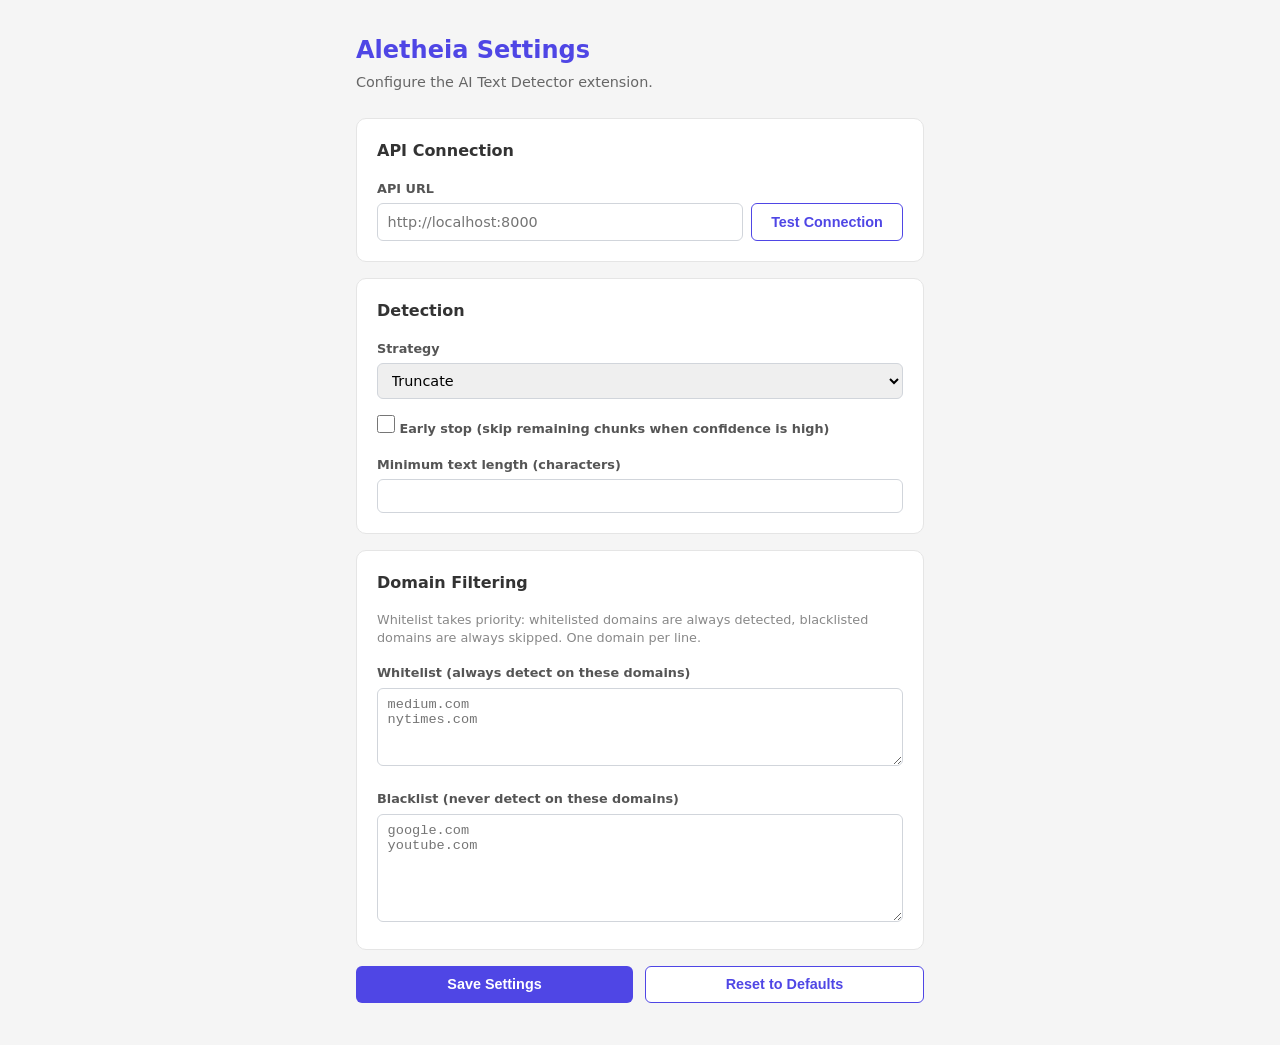
==== extension/options/options.html @ a6bc1c63 "Browser extension" ====
<!DOCTYPE html>
<html>
<head>
<meta charset="utf-8">
<title>Aletheia Settings</title>
<link rel="stylesheet" href="options.css">
</head>
<body>
  <div class="container">
    <h1>Aletheia Settings</h1>
    <p class="sub">Configure the AI Text Detector extension.</p>

    <div class="card">
      <h2>API Connection</h2>
      <div class="field">
        <label for="apiUrl">API URL</label>
        <div class="input-row">
          <input type="text" id="apiUrl" placeholder="http://localhost:8000">
          <button id="testBtn" class="btn-secondary">Test Connection</button>
        </div>
        <div id="testStatus" class="test-status"></div>
      </div>
    </div>

    <div class="card">
      <h2>Detection</h2>
      <div class="field">
        <label for="strategy">Strategy</label>
        <select id="strategy">
          <option value="truncate">Truncate</option>
          <option value="sliding_avg">Sliding Average</option>
          <option value="sliding_weighted_avg">Weighted Average</option>
          <option value="sliding_vote">Sliding Vote</option>
        </select>
      </div>
      <div class="field">
        <label class="check-label">
          <input type="checkbox" id="earlyStop">
          <span>Early stop (skip remaining chunks when confidence is high)</span>
        </label>
      </div>
      <div class="field">
        <label for="minTextLength">Minimum text length (characters)</label>
        <input type="number" id="minTextLength" min="50" max="5000" step="50">
      </div>
    </div>

    <div class="card">
      <h2>Domain Filtering</h2>
      <p class="field-hint">Whitelist takes priority: whitelisted domains are always detected, blacklisted domains are always skipped. One domain per line.</p>
      <div class="field">
        <label for="whitelist">Whitelist (always detect on these domains)</label>
        <textarea id="whitelist" rows="4" placeholder="medium.com&#10;nytimes.com"></textarea>
      </div>
      <div class="field">
        <label for="blacklist">Blacklist (never detect on these domains)</label>
        <textarea id="blacklist" rows="6" placeholder="google.com&#10;youtube.com"></textarea>
      </div>
    </div>

    <div class="actions">
      <button id="saveBtn">Save Settings</button>
      <button id="resetBtn" class="btn-secondary">Reset to Defaults</button>
    </div>

    <div id="saveStatus" class="save-status"></div>
  </div>

  <script src="../shared/constants.js"></script>
  <script src="../shared/storage.js"></script>
  <script src="options.js"></script>
</body>
</html>
---- extension/options/options.css ----
* {
  box-sizing: border-box;
  margin: 0;
  padding: 0;
}

body {
  font-family: system-ui, -apple-system, sans-serif;
  background: #f5f5f5;
  color: #1a1a1a;
  line-height: 1.5;
}

.container {
  max-width: 600px;
  margin: 0 auto;
  padding: 2rem 1rem;
}

h1 {
  font-size: 1.5rem;
  color: #4f46e5;
  margin-bottom: 0.25rem;
}

.sub {
  color: #666;
  font-size: 0.9rem;
  margin-bottom: 1.5rem;
}

.card {
  background: #fff;
  border: 1px solid #e5e5e5;
  border-radius: 10px;
  padding: 1.25rem;
  margin-bottom: 1rem;
}

.card h2 {
  font-size: 1rem;
  margin-bottom: 1rem;
  color: #333;
}

.field {
  margin-bottom: 1rem;
}

.field:last-child {
  margin-bottom: 0;
}

.field > label {
  display: block;
  font-size: 0.8rem;
  font-weight: 600;
  color: #555;
  margin-bottom: 0.35rem;
}

.field-hint {
  font-size: 0.8rem;
  color: #888;
  margin-bottom: 1rem;
  line-height: 1.4;
}

input[type="text"],
input[type="number"],
select,
textarea {
  width: 100%;
  padding: 0.5rem 0.6rem;
  border: 1px solid #d1d5db;
  border-radius: 6px;
  font-size: 0.9rem;
  font-family: inherit;
}

input:focus,
select:focus,
textarea:focus {
  outline: none;
  border-color: #4f46e5;
  box-shadow: 0 0 0 2px rgba(79, 70, 229, 0.15);
}

textarea {
  resize: vertical;
  font-family: monospace;
  font-size: 0.85rem;
}

.input-row {
  display: flex;
  gap: 0.5rem;
}

.input-row input {
  flex: 1;
}

button {
  padding: 0.6rem 1.2rem;
  background: #4f46e5;
  color: #fff;
  border: none;
  border-radius: 6px;
  font-size: 0.9rem;
  font-weight: 600;
  cursor: pointer;
  transition: background 0.15s;
}

button:hover {
  background: #4338ca;
}

.btn-secondary {
  background: #fff;
  color: #4f46e5;
  border: 1px solid #4f46e5;
}

.btn-secondary:hover {
  background: #eef2ff;
}

.check-label {
  display: flex;
  align-items: center;
  gap: 0.5rem;
  cursor: pointer;
  font-size: 0.85rem;
  color: #555;
}

.check-label input[type="checkbox"] {
  width: 18px;
  height: 18px;
  accent-color: #4f46e5;
  cursor: pointer;
}


.test-status {
  margin-top: 0.5rem;
  font-size: 0.8rem;
  display: none;
}

.test-status.show {
  display: block;
}

.test-status.ok {
  color: #166534;
}

.test-status.fail {
  color: #991b1b;
}

.actions {
  display: flex;
  gap: 0.75rem;
  margin-top: 0.5rem;
}

.actions button {
  flex: 1;
}

.save-status {
  margin-top: 0.75rem;
  text-align: center;
  font-size: 0.85rem;
  color: #166534;
  display: none;
}

.save-status.show {
  display: block;
}
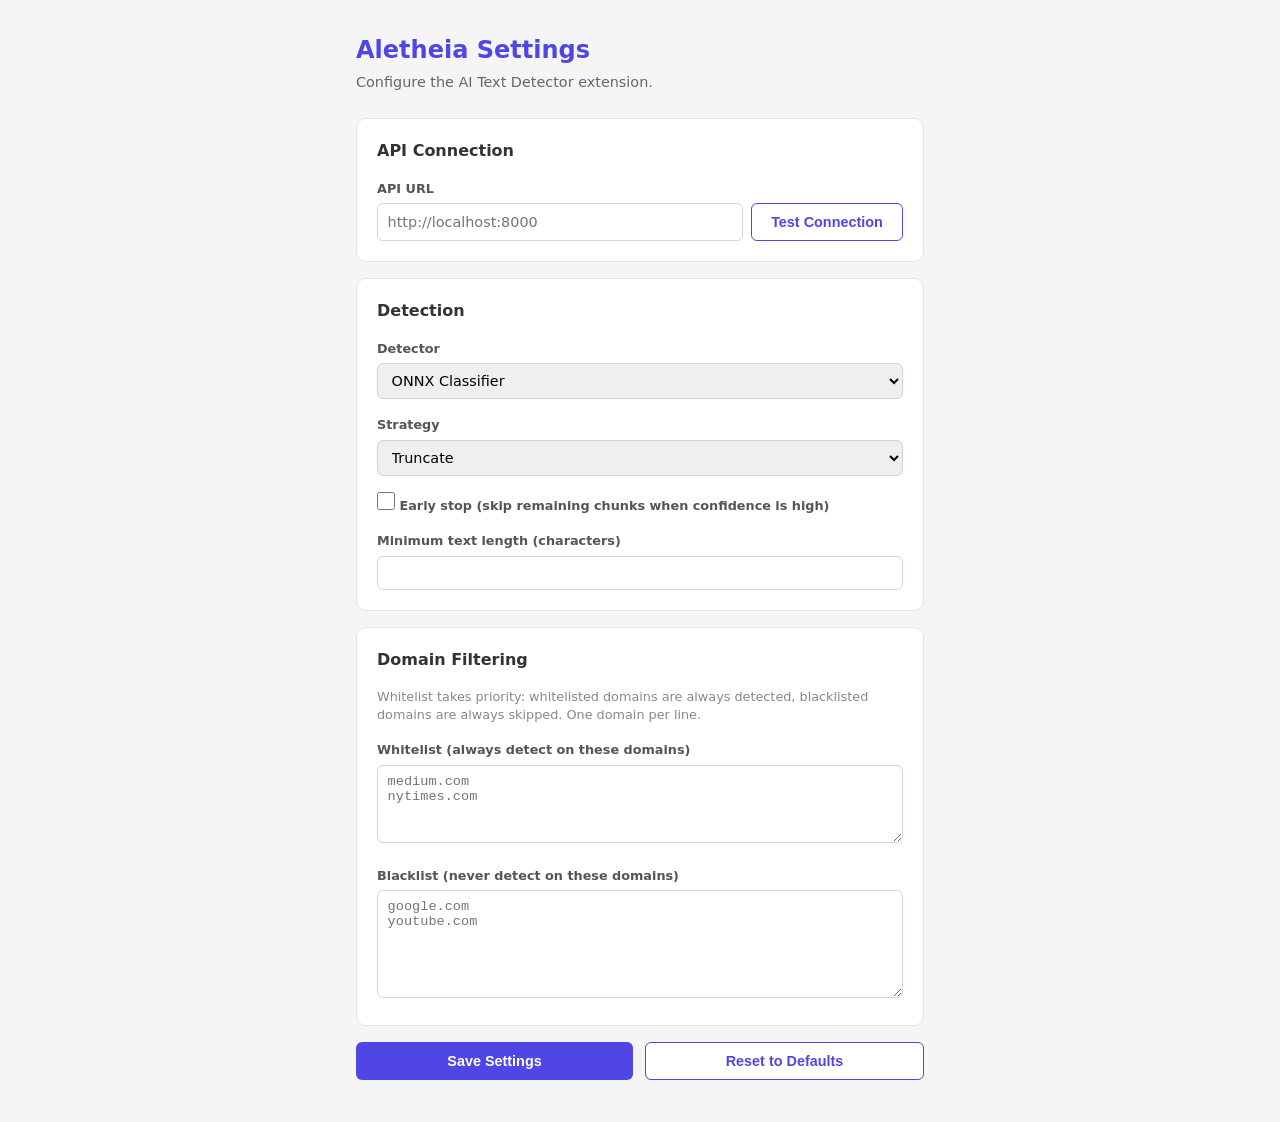
==== commit 6095afed: "Implement DivEye" ====
--- a/extension/options/options.html
+++ b/extension/options/options.html
@@ -24,6 +24,13 @@
 
     <div class="card">
       <h2>Detection</h2>
+      <div class="field">
+        <label for="detector">Detector</label>
+        <select id="detector">
+          <option value="onnx_classifier">ONNX Classifier</option>
+          <option value="diveye">DivEye</option>
+        </select>
+      </div>
       <div class="field">
         <label for="strategy">Strategy</label>
         <select id="strategy">
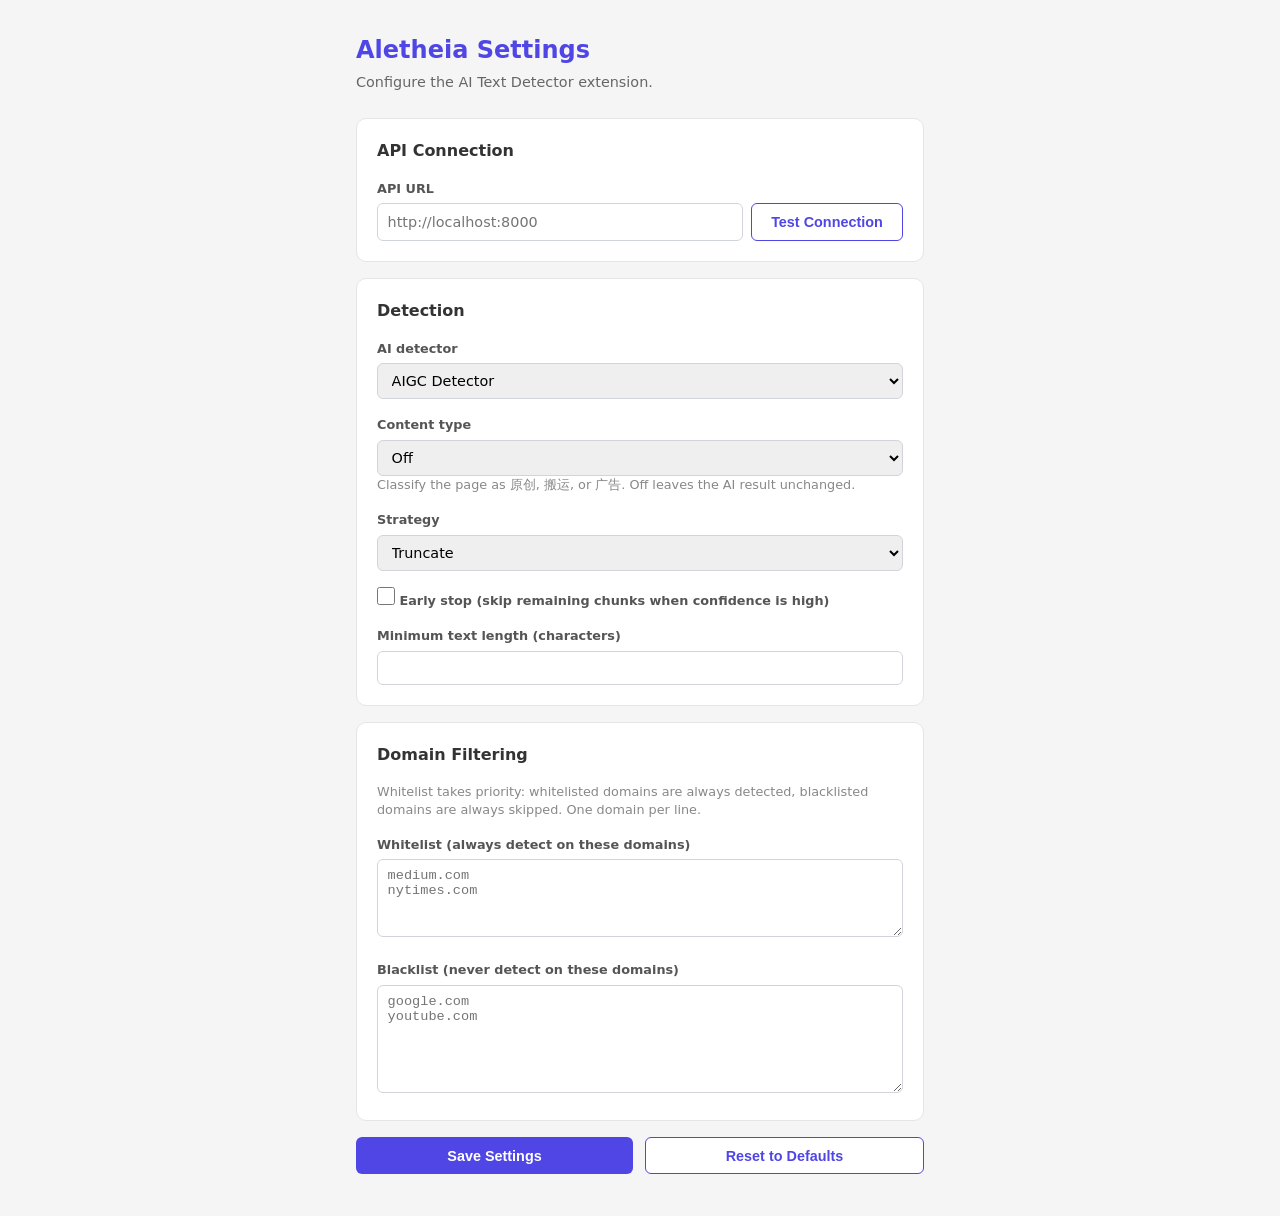
==== commit 9e6ff5c9: "Add Jev so detection can also classify a page as original, repost, or ad." ====
--- a/extension/options/options.html
+++ b/extension/options/options.html
@@ -25,11 +25,20 @@
     <div class="card">
       <h2>Detection</h2>
       <div class="field">
-        <label for="detector">Detector</label>
+        <label for="detector">AI detector</label>
         <select id="detector">
-          <option value="onnx_classifier">ONNX Classifier</option>
+          <option value="onnx_classifier">AIGC Detector</option>
           <option value="diveye">DivEye</option>
+          <option value="jev">Jev</option>
         </select>
+      </div>
+      <div class="field">
+        <label for="contentEngine">Content type</label>
+        <select id="contentEngine">
+          <option value="off">Off</option>
+          <option value="jev">Jev</option>
+        </select>
+        <p class="field-hint">Classify the page as 原创, 搬运, or 广告. Off leaves the AI result unchanged.</p>
       </div>
       <div class="field">
         <label for="strategy">Strategy</label>
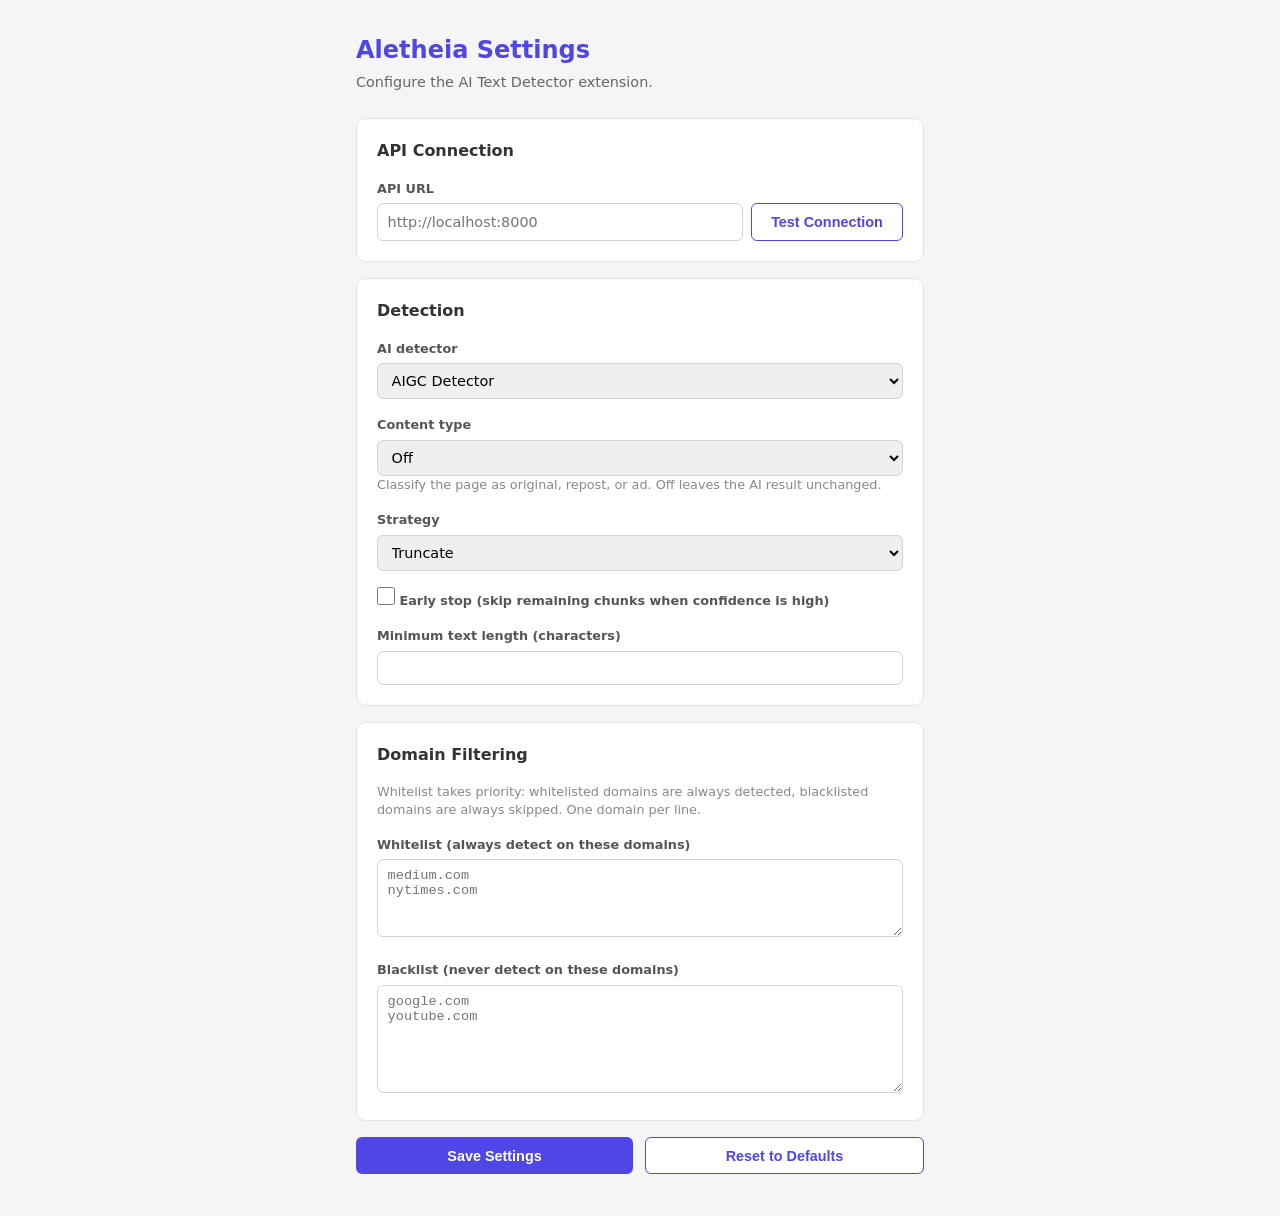
==== commit 0ef76bb9: "Localize the extension in English and Simplified Chinese based on the browser language." ====
--- a/extension/options/options.html
+++ b/extension/options/options.html
@@ -1,31 +1,31 @@
 <!DOCTYPE html>
-<html>
+<html lang="en">
 <head>
 <meta charset="utf-8">
-<title>Aletheia Settings</title>
+<title data-i18n="optionsTitle">Aletheia Settings</title>
 <link rel="stylesheet" href="options.css">
 </head>
 <body>
   <div class="container">
-    <h1>Aletheia Settings</h1>
-    <p class="sub">Configure the AI Text Detector extension.</p>
+    <h1 data-i18n="optionsTitle">Aletheia Settings</h1>
+    <p class="sub" data-i18n="optionsSubtitle">Configure the AI Text Detector extension.</p>
 
     <div class="card">
-      <h2>API Connection</h2>
+      <h2 data-i18n="apiConnection">API Connection</h2>
       <div class="field">
-        <label for="apiUrl">API URL</label>
+        <label for="apiUrl" data-i18n="apiUrl">API URL</label>
         <div class="input-row">
           <input type="text" id="apiUrl" placeholder="http://localhost:8000">
-          <button id="testBtn" class="btn-secondary">Test Connection</button>
+          <button id="testBtn" class="btn-secondary" data-i18n="testConnection">Test Connection</button>
         </div>
         <div id="testStatus" class="test-status"></div>
       </div>
     </div>
 
     <div class="card">
-      <h2>Detection</h2>
+      <h2 data-i18n="detection">Detection</h2>
       <div class="field">
-        <label for="detector">AI detector</label>
+        <label for="detector" data-i18n="aiDetector">AI detector</label>
         <select id="detector">
           <option value="onnx_classifier">AIGC Detector</option>
           <option value="diveye">DivEye</option>
@@ -33,50 +33,50 @@
         </select>
       </div>
       <div class="field">
-        <label for="contentEngine">Content type</label>
+        <label for="contentEngine" data-i18n="contentType">Content type</label>
         <select id="contentEngine">
-          <option value="off">Off</option>
+          <option value="off" data-i18n="off">Off</option>
           <option value="jev">Jev</option>
         </select>
-        <p class="field-hint">Classify the page as 原创, 搬运, or 广告. Off leaves the AI result unchanged.</p>
+        <p class="field-hint" data-i18n="contentTypeHint">Classify the page as original, repost, or ad. Off leaves the AI result unchanged.</p>
       </div>
       <div class="field">
-        <label for="strategy">Strategy</label>
+        <label for="strategy" data-i18n="strategy">Strategy</label>
         <select id="strategy">
-          <option value="truncate">Truncate</option>
-          <option value="sliding_avg">Sliding Average</option>
-          <option value="sliding_weighted_avg">Weighted Average</option>
-          <option value="sliding_vote">Sliding Vote</option>
+          <option value="truncate" data-i18n="strategyTruncate">Truncate</option>
+          <option value="sliding_avg" data-i18n="strategySlidingAvg">Sliding Average</option>
+          <option value="sliding_weighted_avg" data-i18n="strategyWeightedAvg">Weighted Average</option>
+          <option value="sliding_vote" data-i18n="strategySlidingVote">Sliding Vote</option>
         </select>
       </div>
       <div class="field">
         <label class="check-label">
           <input type="checkbox" id="earlyStop">
-          <span>Early stop (skip remaining chunks when confidence is high)</span>
+          <span data-i18n="earlyStop">Early stop (skip remaining chunks when confidence is high)</span>
         </label>
       </div>
       <div class="field">
-        <label for="minTextLength">Minimum text length (characters)</label>
+        <label for="minTextLength" data-i18n="minTextLength">Minimum text length (characters)</label>
         <input type="number" id="minTextLength" min="50" max="5000" step="50">
       </div>
     </div>
 
     <div class="card">
-      <h2>Domain Filtering</h2>
-      <p class="field-hint">Whitelist takes priority: whitelisted domains are always detected, blacklisted domains are always skipped. One domain per line.</p>
+      <h2 data-i18n="domainFiltering">Domain Filtering</h2>
+      <p class="field-hint" data-i18n="domainHint">Whitelist takes priority: whitelisted domains are always detected, blacklisted domains are always skipped. One domain per line.</p>
       <div class="field">
-        <label for="whitelist">Whitelist (always detect on these domains)</label>
+        <label for="whitelist" data-i18n="whitelistLabel">Whitelist (always detect on these domains)</label>
         <textarea id="whitelist" rows="4" placeholder="medium.com&#10;nytimes.com"></textarea>
       </div>
       <div class="field">
-        <label for="blacklist">Blacklist (never detect on these domains)</label>
+        <label for="blacklist" data-i18n="blacklistLabel">Blacklist (never detect on these domains)</label>
         <textarea id="blacklist" rows="6" placeholder="google.com&#10;youtube.com"></textarea>
       </div>
     </div>
 
     <div class="actions">
-      <button id="saveBtn">Save Settings</button>
-      <button id="resetBtn" class="btn-secondary">Reset to Defaults</button>
+      <button id="saveBtn" data-i18n="saveSettings">Save Settings</button>
+      <button id="resetBtn" class="btn-secondary" data-i18n="resetDefaults">Reset to Defaults</button>
     </div>
 
     <div id="saveStatus" class="save-status"></div>
@@ -84,6 +84,7 @@
 
   <script src="../shared/constants.js"></script>
   <script src="../shared/storage.js"></script>
+  <script src="../shared/i18n.js"></script>
   <script src="options.js"></script>
 </body>
 </html>
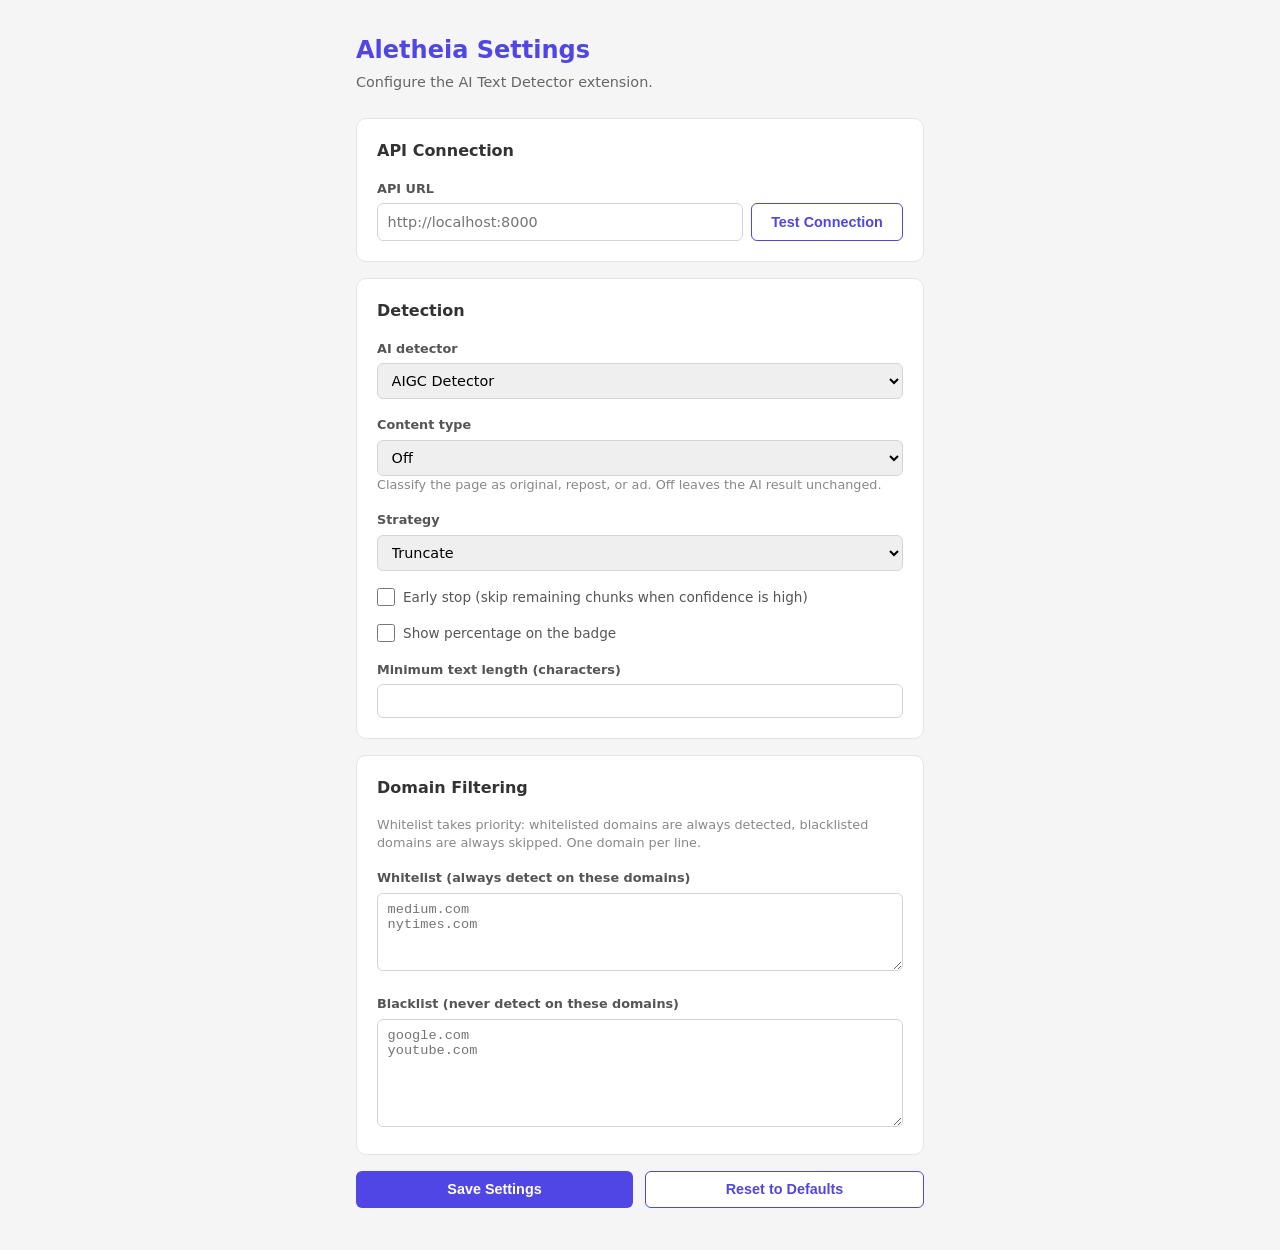
==== commit 00624cbd: "Improve the extension result badge." ====
--- a/extension/options/options.html
+++ b/extension/options/options.html
@@ -56,6 +56,12 @@
         </label>
       </div>
       <div class="field">
+        <label class="check-label">
+          <input type="checkbox" id="showBadgePercent">
+          <span data-i18n="showBadgePercent">Show percentage on the badge</span>
+        </label>
+      </div>
+      <div class="field">
         <label for="minTextLength" data-i18n="minTextLength">Minimum text length (characters)</label>
         <input type="number" id="minTextLength" min="50" max="5000" step="50">
       </div>
--- a/extension/options/options.css
+++ b/extension/options/options.css
@@ -51,7 +51,7 @@
   margin-bottom: 0;
 }
 
-.field > label {
+.field > label:not(.check-label) {
   display: block;
   font-size: 0.8rem;
   font-weight: 600;
@@ -137,6 +137,7 @@
 }
 
 .check-label input[type="checkbox"] {
+  flex: 0 0 auto;
   width: 18px;
   height: 18px;
   accent-color: #4f46e5;
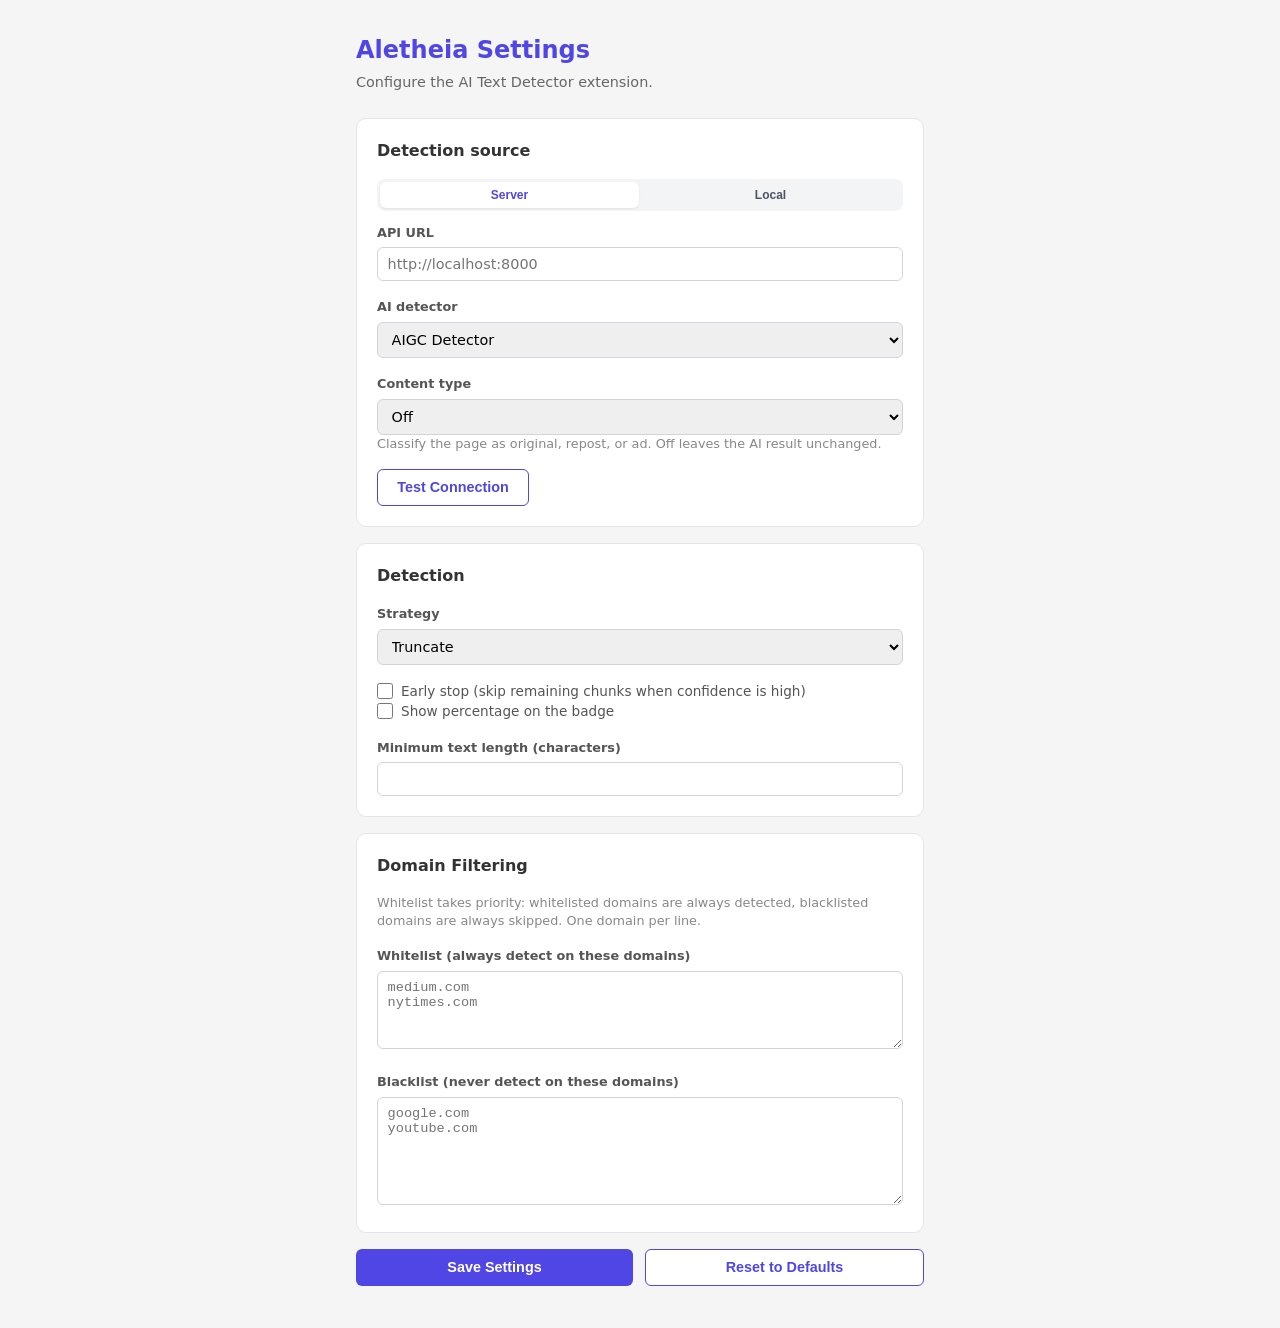
==== commit 92f294d8: "Add a local mode so the extension can call Jev directly. The popup and settings can stay on the Alet" ====
--- a/extension/options/options.html
+++ b/extension/options/options.html
@@ -4,6 +4,7 @@
 <meta charset="utf-8">
 <title data-i18n="optionsTitle">Aletheia Settings</title>
 <link rel="stylesheet" href="options.css">
+<link rel="stylesheet" href="../shared/connection.css">
 </head>
 <body>
   <div class="container">
@@ -11,50 +12,91 @@
     <p class="sub" data-i18n="optionsSubtitle">Configure the AI Text Detector extension.</p>
 
     <div class="card">
-      <h2 data-i18n="apiConnection">API Connection</h2>
-      <div class="field">
-        <label for="apiUrl" data-i18n="apiUrl">API URL</label>
-        <div class="input-row">
-          <input type="text" id="apiUrl" placeholder="http://localhost:8000">
-          <button id="testBtn" class="btn-secondary" data-i18n="testConnection">Test Connection</button>
+      <h2 data-i18n="detectSource">Detection source</h2>
+      <div class="mode-switch" id="modeSwitch" role="group">
+        <button type="button" id="modeServer" data-i18n="modeServer" aria-pressed="true">Server</button>
+        <button type="button" id="modeLocal" data-i18n="modeLocal" aria-pressed="false">Local</button>
+      </div>
+      <p class="field-hint mode-hint" id="modeHint"></p>
+
+      <div id="serverFields">
+        <div class="field">
+          <label for="apiUrl" data-i18n="apiUrl">API URL</label>
+          <input type="text" id="apiUrl" placeholder="http://localhost:8000" spellcheck="false">
         </div>
+        <div class="field">
+          <label for="detector" data-i18n="aiDetector">AI detector</label>
+          <select id="detector">
+            <option value="onnx_classifier">AIGC Detector</option>
+            <option value="diveye">DivEye</option>
+            <option value="jev">Jev</option>
+          </select>
+        </div>
+        <div class="field">
+          <label for="contentEngine" data-i18n="contentType">Content type</label>
+          <select id="contentEngine">
+            <option value="off" data-i18n="off">Off</option>
+            <option value="jev">Jev</option>
+          </select>
+          <p class="field-hint" data-i18n="contentTypeHint">Classify the page as original, repost, or ad. Off leaves the AI result unchanged.</p>
+        </div>
+      </div>
+
+      <div id="localFields" hidden>
+        <div class="field">
+          <label data-i18n="localEngine">Engine</label>
+          <div class="engine-grid">
+            <label class="engine-card">
+              <input type="radio" name="localEngine" id="engineJev" value="jev" checked>
+              <span class="engine-name">Jev</span>
+              <span class="engine-desc" data-i18n="engineJevDesc">Your Jev server</span>
+            </label>
+          </div>
+        </div>
+        <div class="field extra-fields" id="jevFields">
+          <div class="stack-field">
+            <label for="jevBaseUrl" data-i18n="jevBaseUrl">Jev server</label>
+            <input type="text" id="jevBaseUrl" placeholder="https://api.typesafe.ai" spellcheck="false">
+            <p class="field-hint" data-i18n="jevBaseHint">API root, for example https://api.typesafe.ai.</p>
+          </div>
+          <div class="stack-field">
+            <label for="jevApiKey" data-i18n="jevApiKey">API key</label>
+            <input type="password" id="jevApiKey" autocomplete="off" spellcheck="false" data-i18n-placeholder="jevKeyPlaceholder">
+          </div>
+        </div>
+        <label class="check-label local-content">
+          <input type="checkbox" id="localContent">
+          <span data-i18n="localContent">Classify content</span>
+        </label>
+        <p class="field-hint" data-i18n="localContentHint">Also label the page as original, repost, or ad, using the engine selected above.</p>
+      </div>
+
+      <div class="field" id="testRow">
+        <button type="button" id="testBtn" class="btn-secondary" data-i18n="testConnection">Test Connection</button>
         <div id="testStatus" class="test-status"></div>
       </div>
     </div>
 
     <div class="card">
       <h2 data-i18n="detection">Detection</h2>
-      <div class="field">
-        <label for="detector" data-i18n="aiDetector">AI detector</label>
-        <select id="detector">
-          <option value="onnx_classifier">AIGC Detector</option>
-          <option value="diveye">DivEye</option>
-          <option value="jev">Jev</option>
-        </select>
+      <div id="serverStrategy">
+        <div class="field">
+          <label for="strategy" data-i18n="strategy">Strategy</label>
+          <select id="strategy">
+            <option value="truncate" data-i18n="strategyTruncate">Truncate</option>
+            <option value="sliding_avg" data-i18n="strategySlidingAvg">Sliding Average</option>
+            <option value="sliding_weighted_avg" data-i18n="strategyWeightedAvg">Weighted Average</option>
+            <option value="sliding_vote" data-i18n="strategySlidingVote">Sliding Vote</option>
+          </select>
+        </div>
+        <div class="field">
+          <label class="check-label">
+            <input type="checkbox" id="earlyStop">
+            <span data-i18n="earlyStop">Early stop (skip remaining chunks when confidence is high)</span>
+          </label>
+        </div>
       </div>
-      <div class="field">
-        <label for="contentEngine" data-i18n="contentType">Content type</label>
-        <select id="contentEngine">
-          <option value="off" data-i18n="off">Off</option>
-          <option value="jev">Jev</option>
-        </select>
-        <p class="field-hint" data-i18n="contentTypeHint">Classify the page as original, repost, or ad. Off leaves the AI result unchanged.</p>
-      </div>
-      <div class="field">
-        <label for="strategy" data-i18n="strategy">Strategy</label>
-        <select id="strategy">
-          <option value="truncate" data-i18n="strategyTruncate">Truncate</option>
-          <option value="sliding_avg" data-i18n="strategySlidingAvg">Sliding Average</option>
-          <option value="sliding_weighted_avg" data-i18n="strategyWeightedAvg">Weighted Average</option>
-          <option value="sliding_vote" data-i18n="strategySlidingVote">Sliding Vote</option>
-        </select>
-      </div>
-      <div class="field">
-        <label class="check-label">
-          <input type="checkbox" id="earlyStop">
-          <span data-i18n="earlyStop">Early stop (skip remaining chunks when confidence is high)</span>
-        </label>
-      </div>
+      <p class="field-hint" id="strategyLocalNote" hidden data-i18n="strategyLocalNote"></p>
       <div class="field">
         <label class="check-label">
           <input type="checkbox" id="showBadgePercent">
@@ -81,8 +123,8 @@
     </div>
 
     <div class="actions">
-      <button id="saveBtn" data-i18n="saveSettings">Save Settings</button>
-      <button id="resetBtn" class="btn-secondary" data-i18n="resetDefaults">Reset to Defaults</button>
+      <button type="button" id="saveBtn" data-i18n="saveSettings">Save Settings</button>
+      <button type="button" id="resetBtn" class="btn-secondary" data-i18n="resetDefaults">Reset to Defaults</button>
     </div>
 
     <div id="saveStatus" class="save-status"></div>
@@ -91,6 +133,9 @@
   <script src="../shared/constants.js"></script>
   <script src="../shared/storage.js"></script>
   <script src="../shared/i18n.js"></script>
+  <script src="../shared/questions.js"></script>
+  <script src="../shared/jev.js"></script>
+  <script src="../shared/connection-form.js"></script>
   <script src="options.js"></script>
 </body>
 </html>
--- a/extension/options/options.css
+++ b/extension/options/options.css
@@ -67,6 +67,7 @@
 }
 
 input[type="text"],
+input[type="password"],
 input[type="number"],
 select,
 textarea {
@@ -184,3 +185,7 @@
 .save-status.show {
   display: block;
 }
+
+.save-status.fail {
+  color: #991b1b;
+}
--- a/extension/shared/connection.css
+++ b/extension/shared/connection.css
@@ -0,0 +1,144 @@
+.mode-switch {
+  display: flex;
+  gap: 2px;
+  padding: 3px;
+  margin-bottom: 8px;
+  background: #f3f4f6;
+  border-radius: 8px;
+}
+
+.mode-switch button {
+  flex: 1;
+  width: auto;
+  margin: 0;
+  padding: 6px 8px;
+  background: transparent;
+  color: #4b5563;
+  border: none;
+  border-radius: 6px;
+  box-shadow: none;
+  font-size: 12px;
+  font-weight: 650;
+}
+
+.mode-switch button:hover {
+  background: transparent;
+  color: #4f46e5;
+}
+
+.mode-switch button[aria-pressed="true"] {
+  background: #fff;
+  color: #4f46e5;
+  box-shadow: 0 1px 2px rgba(0, 0, 0, 0.08);
+}
+
+.mode-switch button[aria-pressed="true"]:hover {
+  background: #fff;
+}
+
+.mode-hint {
+  margin: 0 0 12px;
+  color: #6b7280;
+  font-size: 12px;
+  line-height: 1.4;
+}
+
+.engine-grid {
+  display: grid;
+  grid-template-columns: repeat(auto-fit, minmax(120px, 1fr));
+  gap: 8px;
+}
+
+.engine-card {
+  position: relative;
+  display: flex;
+  flex-direction: column;
+  gap: 2px;
+  margin: 0;
+  padding: 8px 10px;
+  border: 1px solid #d1d5db;
+  border-radius: 8px;
+  background: #fff;
+  cursor: pointer;
+}
+
+.engine-card input {
+  position: absolute;
+  width: 1px;
+  height: 1px;
+  padding: 0;
+  margin: -1px;
+  overflow: hidden;
+  clip: rect(0, 0, 0, 0);
+  border: 0;
+}
+
+.engine-card:has(input:checked) {
+  border-color: #4f46e5;
+  background: #eef2ff;
+  box-shadow: inset 0 0 0 1px #4f46e5;
+}
+
+.engine-card:focus-within {
+  outline: 2px solid rgba(79, 70, 229, 0.35);
+  outline-offset: 1px;
+}
+
+.engine-name {
+  font-size: 13px;
+  font-weight: 700;
+  color: #1f2937;
+}
+
+.engine-desc {
+  font-size: 11px;
+  line-height: 1.35;
+  color: #6b7280;
+}
+
+.extra-fields {
+  display: flex;
+  flex-direction: column;
+  gap: 10px;
+  margin-top: 10px;
+}
+
+.stack-field {
+  display: flex;
+  flex-direction: column;
+  gap: 4px;
+}
+
+.stack-field > label {
+  font-size: 11px;
+  font-weight: 600;
+  color: #555;
+}
+
+.stack-field .field-hint {
+  margin: 0;
+}
+
+.check-label {
+  display: flex;
+  align-items: center;
+  gap: 8px;
+  cursor: pointer;
+}
+
+.check-label input[type="checkbox"] {
+  width: 16px;
+  height: 16px;
+  margin: 0;
+  padding: 0;
+  flex: 0 0 16px;
+  accent-color: #4f46e5;
+}
+
+.local-content {
+  margin-top: 10px;
+}
+
+[hidden] {
+  display: none !important;
+}
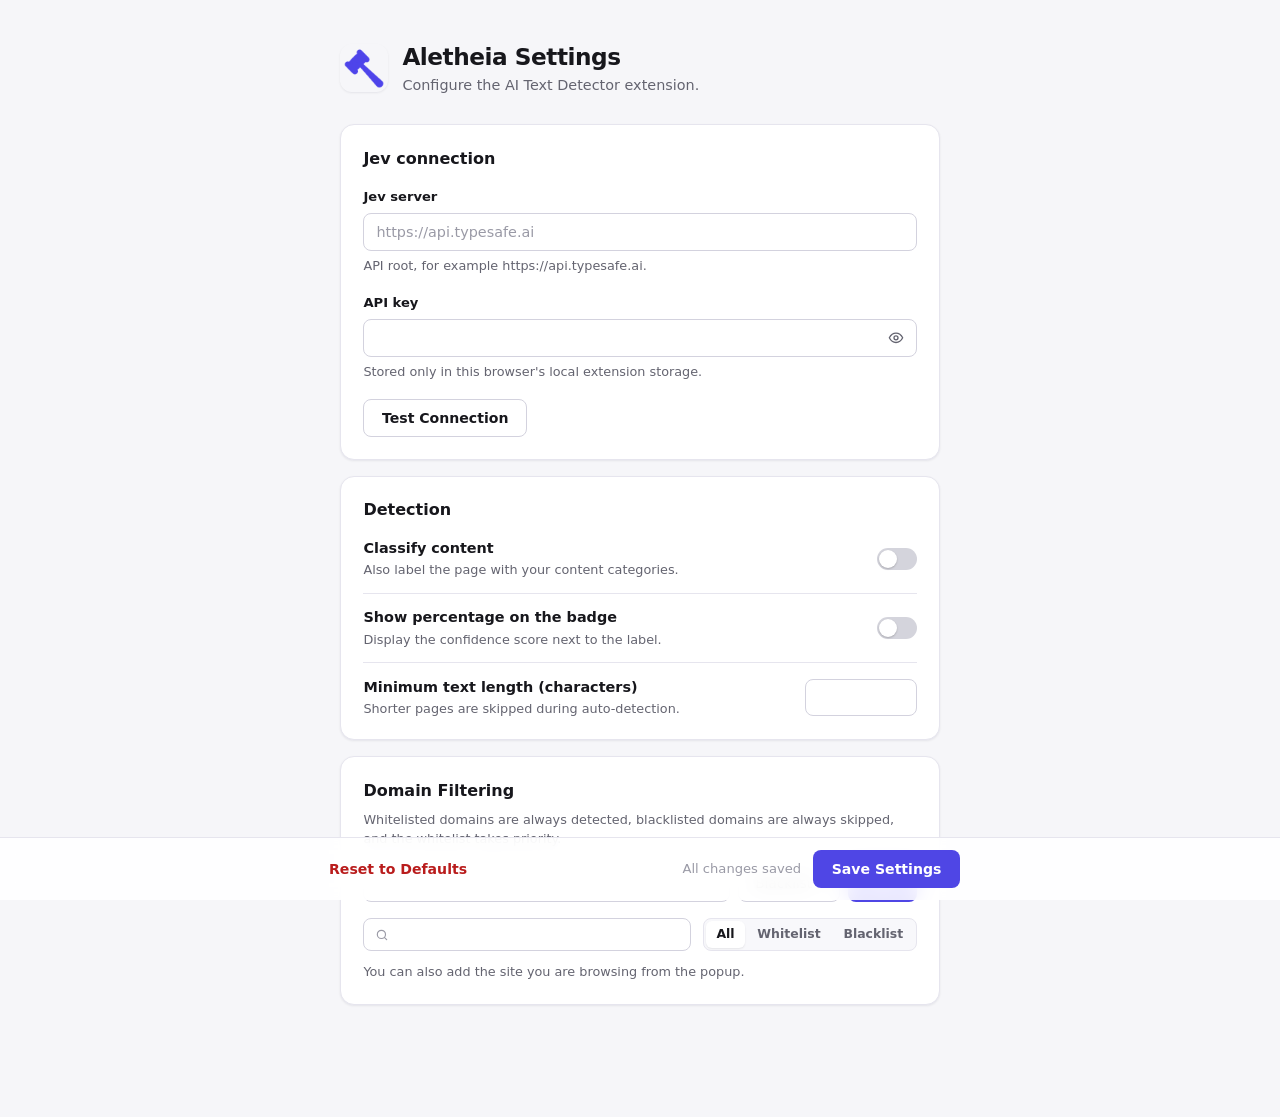
==== commit 0fd31c17: "Drop the Aletheia server so the extension talks to Jev directly. Jev was the only engine that also c" ====
--- a/extension/options/options.html
+++ b/extension/options/options.html
@@ -2,140 +2,151 @@
 <html lang="en">
 <head>
 <meta charset="utf-8">
+<meta name="viewport" content="width=device-width, initial-scale=1">
 <title data-i18n="optionsTitle">Aletheia Settings</title>
+<link rel="icon" href="../icons/icon32.png">
 <link rel="stylesheet" href="options.css">
-<link rel="stylesheet" href="../shared/connection.css">
 </head>
 <body>
   <div class="container">
-    <h1 data-i18n="optionsTitle">Aletheia Settings</h1>
-    <p class="sub" data-i18n="optionsSubtitle">Configure the AI Text Detector extension.</p>
+    <header class="page-header">
+      <img class="logo" src="../icons/icon128.png" alt="" width="48" height="48">
+      <div>
+        <h1 data-i18n="optionsTitle">Aletheia Settings</h1>
+        <p class="sub" data-i18n="optionsSubtitle">Configure the AI Text Detector extension.</p>
+      </div>
+    </header>
 
-    <div class="card">
-      <h2 data-i18n="detectSource">Detection source</h2>
-      <div class="mode-switch" id="modeSwitch" role="group">
-        <button type="button" id="modeServer" data-i18n="modeServer" aria-pressed="true">Server</button>
-        <button type="button" id="modeLocal" data-i18n="modeLocal" aria-pressed="false">Local</button>
+    <section class="card">
+      <div class="card-head">
+        <h2 data-i18n="jevConnection">Jev connection</h2>
+        <span id="connectionBadge" class="pill" hidden></span>
       </div>
-      <p class="field-hint mode-hint" id="modeHint"></p>
+      <div class="field">
+        <label for="jevBaseUrl" data-i18n="jevBaseUrl">Jev server</label>
+        <input type="text" id="jevBaseUrl" placeholder="https://api.typesafe.ai" spellcheck="false">
+        <p class="field-hint" data-i18n="jevBaseHint">API root, for example https://api.typesafe.ai.</p>
+      </div>
+      <div class="field">
+        <label for="jevApiKey" data-i18n="jevApiKey">API key</label>
+        <div class="input-group">
+          <input type="password" id="jevApiKey" autocomplete="off" spellcheck="false" data-i18n-placeholder="jevKeyPlaceholder">
+          <button type="button" id="toggleKeyBtn" class="icon-btn" data-i18n-title="showKey" aria-pressed="false">
+            <svg class="eye-open" viewBox="0 0 24 24" width="16" height="16" aria-hidden="true"><path fill="none" stroke="currentColor" stroke-width="2" stroke-linecap="round" stroke-linejoin="round" d="M2 12s3.5-7 10-7 10 7 10 7-3.5 7-10 7S2 12 2 12z"/><circle cx="12" cy="12" r="3" fill="none" stroke="currentColor" stroke-width="2"/></svg>
+            <svg class="eye-closed" viewBox="0 0 24 24" width="16" height="16" aria-hidden="true"><path fill="none" stroke="currentColor" stroke-width="2" stroke-linecap="round" stroke-linejoin="round" d="M3 3l18 18M10.6 5.1A10 10 0 0 1 12 5c6.5 0 10 7 10 7a17 17 0 0 1-3.2 4.1M6.6 6.6C3.8 8.4 2 12 2 12s3.5 7 10 7c1.7 0 3.2-.5 4.5-1.2M9.9 9.9a3 3 0 0 0 4.2 4.2"/></svg>
+          </button>
+        </div>
+        <p class="field-hint" data-i18n="jevApiKeyHint">Stored only in this browser's local extension storage.</p>
+      </div>
+      <div class="field test-row">
+        <button type="button" id="testBtn" class="btn btn-secondary">
+          <span class="btn-spinner" aria-hidden="true"></span>
+          <span id="testLabel" data-i18n="testConnection">Test Connection</span>
+        </button>
+        <div id="testStatus" class="test-status" role="status" aria-live="polite"></div>
+      </div>
+    </section>
 
-      <div id="serverFields">
-        <div class="field">
-          <label for="apiUrl" data-i18n="apiUrl">API URL</label>
-          <input type="text" id="apiUrl" placeholder="http://localhost:8000" spellcheck="false">
+    <section class="card">
+      <div class="card-head">
+        <h2 data-i18n="detection">Detection</h2>
+      </div>
+      <label class="toggle-row">
+        <span class="toggle-copy">
+          <span class="toggle-title" id="localContentLabel" data-i18n="localContent">Classify content</span>
+          <span class="toggle-desc" data-i18n="localContentHint">Also label the page with your content categories.</span>
+        </span>
+        <span class="toggle">
+          <input type="checkbox" id="localContent" aria-labelledby="localContentLabel">
+          <span class="slider"></span>
+        </span>
+      </label>
+      <div id="classifyConfig" class="classify-config" hidden>
+        <p class="field-hint" data-i18n="contentCategoriesHint">These categories and descriptions are sent to Jev as the classification prompt. Add or remove categories to match what you want to detect.</p>
+        <div class="category-list" id="categoryList"></div>
+        <div class="category-footer">
+          <button type="button" id="addCategoryBtn" class="btn btn-ghost btn-sm">
+            <span aria-hidden="true">+</span>
+            <span data-i18n="addCategory">Add category</span>
+          </button>
+          <span class="category-count" id="categoryCount"></span>
         </div>
-        <div class="field">
-          <label for="detector" data-i18n="aiDetector">AI detector</label>
-          <select id="detector">
-            <option value="onnx_classifier">AIGC Detector</option>
-            <option value="diveye">DivEye</option>
-            <option value="jev">Jev</option>
-          </select>
+        <details class="prompt-box">
+          <summary class="prompt-label" data-i18n="promptLabel">Prompt</summary>
+          <p class="prompt-text" id="promptText"></p>
+        </details>
+      </div>
+
+      <label class="toggle-row">
+        <span class="toggle-copy">
+          <span class="toggle-title" id="showBadgePercentLabel" data-i18n="showBadgePercent">Show percentage on the badge</span>
+          <span class="toggle-desc" data-i18n="showBadgePercentHint">Display the confidence score next to the label.</span>
+        </span>
+        <span class="toggle">
+          <input type="checkbox" id="showBadgePercent" aria-labelledby="showBadgePercentLabel">
+          <span class="slider"></span>
+        </span>
+      </label>
+
+      <div class="field field-inline">
+        <div class="toggle-copy">
+          <label class="toggle-title" for="minTextLength" data-i18n="minTextLength">Minimum text length (characters)</label>
+          <span class="toggle-desc" data-i18n="minTextLengthHint">Shorter pages are skipped during auto-detection.</span>
         </div>
-        <div class="field">
-          <label for="contentEngine" data-i18n="contentType">Content type</label>
-          <select id="contentEngine">
-            <option value="off" data-i18n="off">Off</option>
-            <option value="jev">Jev</option>
-          </select>
-          <p class="field-hint" data-i18n="contentTypeHint">Classify the page as original, repost, or ad. Off leaves the AI result unchanged.</p>
+        <input type="number" id="minTextLength" min="50" max="5000" step="50">
+      </div>
+    </section>
+
+    <section class="card">
+      <div class="card-head">
+        <h2 data-i18n="domainFiltering">Domain Filtering</h2>
+        <span id="domainCount" class="domain-count"></span>
+      </div>
+      <p class="field-hint" data-i18n="domainHint">Whitelisted domains are always detected, blacklisted domains are always skipped, and the whitelist takes priority.</p>
+
+      <div class="domain-add">
+        <input type="text" id="domainInput" spellcheck="false" autocomplete="off" data-i18n-placeholder="domainPlaceholder">
+        <select id="domainTarget">
+          <option value="blacklist" data-i18n="blacklistOption">Blacklist</option>
+          <option value="whitelist" data-i18n="whitelistOption">Whitelist</option>
+        </select>
+        <button type="button" id="domainAddBtn" class="btn btn-primary" data-i18n="addDomain">Add</button>
+      </div>
+
+      <div class="domain-toolbar">
+        <div class="search-wrap">
+          <svg viewBox="0 0 24 24" width="14" height="14" aria-hidden="true"><circle cx="11" cy="11" r="7" fill="none" stroke="currentColor" stroke-width="2"/><path d="M20 20l-4-4" stroke="currentColor" stroke-width="2" stroke-linecap="round"/></svg>
+          <input type="search" id="domainSearch" data-i18n-placeholder="searchDomains">
+        </div>
+        <div class="filter-tabs" role="group" id="domainFilter">
+          <button type="button" class="filter-tab active" data-filter="all" data-i18n="filterAll">All</button>
+          <button type="button" class="filter-tab" data-filter="whitelist" data-i18n="whitelistOption">Whitelist</button>
+          <button type="button" class="filter-tab" data-filter="blacklist" data-i18n="blacklistOption">Blacklist</button>
         </div>
       </div>
 
-      <div id="localFields" hidden>
-        <div class="field">
-          <label data-i18n="localEngine">Engine</label>
-          <div class="engine-grid">
-            <label class="engine-card">
-              <input type="radio" name="localEngine" id="engineJev" value="jev" checked>
-              <span class="engine-name">Jev</span>
-              <span class="engine-desc" data-i18n="engineJevDesc">Your Jev server</span>
-            </label>
-          </div>
-        </div>
-        <div class="field extra-fields" id="jevFields">
-          <div class="stack-field">
-            <label for="jevBaseUrl" data-i18n="jevBaseUrl">Jev server</label>
-            <input type="text" id="jevBaseUrl" placeholder="https://api.typesafe.ai" spellcheck="false">
-            <p class="field-hint" data-i18n="jevBaseHint">API root, for example https://api.typesafe.ai.</p>
-          </div>
-          <div class="stack-field">
-            <label for="jevApiKey" data-i18n="jevApiKey">API key</label>
-            <input type="password" id="jevApiKey" autocomplete="off" spellcheck="false" data-i18n-placeholder="jevKeyPlaceholder">
-          </div>
-        </div>
-        <label class="check-label local-content">
-          <input type="checkbox" id="localContent">
-          <span data-i18n="localContent">Classify content</span>
-        </label>
-        <p class="field-hint" data-i18n="localContentHint">Also label the page as original, repost, or ad, using the engine selected above.</p>
-      </div>
-
-      <div class="field" id="testRow">
-        <button type="button" id="testBtn" class="btn-secondary" data-i18n="testConnection">Test Connection</button>
-        <div id="testStatus" class="test-status"></div>
-      </div>
-    </div>
-
-    <div class="card">
-      <h2 data-i18n="detection">Detection</h2>
-      <div id="serverStrategy">
-        <div class="field">
-          <label for="strategy" data-i18n="strategy">Strategy</label>
-          <select id="strategy">
-            <option value="truncate" data-i18n="strategyTruncate">Truncate</option>
-            <option value="sliding_avg" data-i18n="strategySlidingAvg">Sliding Average</option>
-            <option value="sliding_weighted_avg" data-i18n="strategyWeightedAvg">Weighted Average</option>
-            <option value="sliding_vote" data-i18n="strategySlidingVote">Sliding Vote</option>
-          </select>
-        </div>
-        <div class="field">
-          <label class="check-label">
-            <input type="checkbox" id="earlyStop">
-            <span data-i18n="earlyStop">Early stop (skip remaining chunks when confidence is high)</span>
-          </label>
-        </div>
-      </div>
-      <p class="field-hint" id="strategyLocalNote" hidden data-i18n="strategyLocalNote"></p>
-      <div class="field">
-        <label class="check-label">
-          <input type="checkbox" id="showBadgePercent">
-          <span data-i18n="showBadgePercent">Show percentage on the badge</span>
-        </label>
-      </div>
-      <div class="field">
-        <label for="minTextLength" data-i18n="minTextLength">Minimum text length (characters)</label>
-        <input type="number" id="minTextLength" min="50" max="5000" step="50">
-      </div>
-    </div>
-
-    <div class="card">
-      <h2 data-i18n="domainFiltering">Domain Filtering</h2>
-      <p class="field-hint" data-i18n="domainHint">Whitelist takes priority: whitelisted domains are always detected, blacklisted domains are always skipped. One domain per line.</p>
-      <div class="field">
-        <label for="whitelist" data-i18n="whitelistLabel">Whitelist (always detect on these domains)</label>
-        <textarea id="whitelist" rows="4" placeholder="medium.com&#10;nytimes.com"></textarea>
-      </div>
-      <div class="field">
-        <label for="blacklist" data-i18n="blacklistLabel">Blacklist (never detect on these domains)</label>
-        <textarea id="blacklist" rows="6" placeholder="google.com&#10;youtube.com"></textarea>
-      </div>
-    </div>
-
-    <div class="actions">
-      <button type="button" id="saveBtn" data-i18n="saveSettings">Save Settings</button>
-      <button type="button" id="resetBtn" class="btn-secondary" data-i18n="resetDefaults">Reset to Defaults</button>
-    </div>
-
-    <div id="saveStatus" class="save-status"></div>
+      <ul id="domainItems" class="domain-items"></ul>
+      <p id="domainEmpty" class="domain-empty" hidden></p>
+      <p class="field-hint domain-note" data-i18n="domainNote">You can also add the site you are browsing from the popup.</p>
+    </section>
   </div>
 
+  <div class="save-bar" id="saveBar">
+    <div class="save-bar-inner">
+      <button type="button" id="resetBtn" class="btn btn-ghost btn-danger" data-i18n="resetDefaults">Reset to Defaults</button>
+      <span class="save-hint" id="saveHint" data-i18n="allSaved">All changes saved</span>
+      <button type="button" id="saveBtn" class="btn btn-primary" data-i18n="saveSettings">Save Settings</button>
+    </div>
+  </div>
+
+  <div id="saveStatus" class="toast" role="status" aria-live="polite"></div>
+
   <script src="../shared/constants.js"></script>
+  <script src="../shared/domains.js"></script>
   <script src="../shared/storage.js"></script>
   <script src="../shared/i18n.js"></script>
   <script src="../shared/questions.js"></script>
   <script src="../shared/jev.js"></script>
-  <script src="../shared/connection-form.js"></script>
   <script src="options.js"></script>
 </body>
 </html>
--- a/extension/options/options.css
+++ b/extension/options/options.css
@@ -1,3 +1,50 @@
+:root {
+  color-scheme: light dark;
+  --bg: #f6f6f9;
+  --card: #ffffff;
+  --surface: #f8f8fb;
+  --border: #e6e5ee;
+  --border-strong: #d3d2de;
+  --text: #17171c;
+  --muted: #646470;
+  --faint: #9a9aa6;
+  --accent: #4f46e5;
+  --accent-hover: #4338ca;
+  --accent-soft: #eef0ff;
+  --accent-ring: rgba(79, 70, 229, 0.22);
+  --on-accent: #ffffff;
+  --ok: #15803d;
+  --ok-soft: #ecfdf3;
+  --bad: #b91c1c;
+  --bad-soft: #fef2f2;
+  --track: #d4d4dc;
+  --shadow: 0 1px 2px rgba(20, 20, 40, 0.04), 0 1px 3px rgba(20, 20, 40, 0.04);
+}
+
+@media (prefers-color-scheme: dark) {
+  :root {
+    --bg: #121217;
+    --card: #1b1b22;
+    --surface: #22222b;
+    --border: #2c2c38;
+    --border-strong: #3a3a48;
+    --text: #ececf1;
+    --muted: #a1a1ad;
+    --faint: #74747f;
+    --accent: #818cf8;
+    --accent-hover: #a5b4fc;
+    --accent-soft: rgba(129, 140, 248, 0.14);
+    --accent-ring: rgba(129, 140, 248, 0.32);
+    --on-accent: #121217;
+    --ok: #4ade80;
+    --ok-soft: rgba(74, 222, 128, 0.12);
+    --bad: #f87171;
+    --bad-soft: rgba(248, 113, 113, 0.12);
+    --track: #3a3a46;
+    --shadow: none;
+  }
+}
+
 * {
   box-sizing: border-box;
   margin: 0;
@@ -5,187 +52,921 @@
 }
 
 body {
-  font-family: system-ui, -apple-system, sans-serif;
-  background: #f5f5f5;
-  color: #1a1a1a;
+  font-family: system-ui, -apple-system, "Segoe UI", sans-serif;
+  background: var(--bg);
+  color: var(--text);
   line-height: 1.5;
+  -webkit-font-smoothing: antialiased;
 }
 
 .container {
-  max-width: 600px;
+  max-width: 640px;
   margin: 0 auto;
-  padding: 2rem 1rem;
+  padding: 2.5rem 1.25rem 6rem;
+}
+
+.page-header {
+  display: flex;
+  align-items: center;
+  gap: 0.9rem;
+  margin-bottom: 1.75rem;
+}
+
+.logo {
+  border-radius: 12px;
+  box-shadow: var(--shadow);
 }
 
 h1 {
-  font-size: 1.5rem;
-  color: #4f46e5;
-  margin-bottom: 0.25rem;
+  font-size: 1.45rem;
+  font-weight: 700;
+  letter-spacing: -0.02em;
 }
 
 .sub {
-  color: #666;
+  color: var(--muted);
   font-size: 0.9rem;
-  margin-bottom: 1.5rem;
 }
 
 .card {
-  background: #fff;
-  border: 1px solid #e5e5e5;
-  border-radius: 10px;
-  padding: 1.25rem;
+  background: var(--card);
+  border: 1px solid var(--border);
+  border-radius: 14px;
+  padding: 1.35rem 1.4rem;
   margin-bottom: 1rem;
-}
-
-.card h2 {
+  box-shadow: var(--shadow);
+}
+
+.card-head {
+  display: flex;
+  align-items: center;
+  justify-content: space-between;
+  gap: 0.75rem;
+  margin-bottom: 1rem;
+}
+
+.card-head h2 {
   font-size: 1rem;
-  margin-bottom: 1rem;
-  color: #333;
+  font-weight: 650;
+}
+
+.pill {
+  display: inline-flex;
+  align-items: center;
+  gap: 0.35rem;
+  padding: 0.1rem 0.6rem;
+  border-radius: 999px;
+  font-size: 0.75rem;
+  font-weight: 600;
+}
+
+.pill::before {
+  content: "";
+  width: 6px;
+  height: 6px;
+  border-radius: 50%;
+  background: currentColor;
+}
+
+.pill.ok {
+  background: var(--ok-soft);
+  color: var(--ok);
+}
+
+.pill.fail {
+  background: var(--bad-soft);
+  color: var(--bad);
+}
+
+.pill[hidden] {
+  display: none;
 }
 
 .field {
-  margin-bottom: 1rem;
+  margin-bottom: 1.1rem;
 }
 
 .field:last-child {
   margin-bottom: 0;
 }
 
-.field > label:not(.check-label) {
+.field > label {
   display: block;
-  font-size: 0.8rem;
+  font-size: 0.82rem;
   font-weight: 600;
-  color: #555;
-  margin-bottom: 0.35rem;
+  margin-bottom: 0.4rem;
 }
 
 .field-hint {
   font-size: 0.8rem;
-  color: #888;
+  color: var(--muted);
+  margin-top: 0.4rem;
+  line-height: 1.45;
+}
+
+.card > .field-hint:first-of-type {
+  margin-top: -0.5rem;
   margin-bottom: 1rem;
-  line-height: 1.4;
 }
 
 input[type="text"],
 input[type="password"],
 input[type="number"],
+input[type="search"],
 select,
 textarea {
   width: 100%;
-  padding: 0.5rem 0.6rem;
-  border: 1px solid #d1d5db;
-  border-radius: 6px;
+  height: 2.35rem;
+  padding: 0 0.75rem;
+  border: 1px solid var(--border-strong);
+  border-radius: 8px;
   font-size: 0.9rem;
   font-family: inherit;
+  background: var(--card);
+  color: inherit;
+  transition: border-color 0.15s, box-shadow 0.15s;
+}
+
+textarea {
+  height: auto;
+  padding: 0.5rem 0.75rem;
+  line-height: 1.45;
+  resize: vertical;
+}
+
+input:hover,
+select:hover,
+textarea:hover {
+  border-color: var(--faint);
 }
 
 input:focus,
 select:focus,
 textarea:focus {
   outline: none;
-  border-color: #4f46e5;
-  box-shadow: 0 0 0 2px rgba(79, 70, 229, 0.15);
-}
-
-textarea {
-  resize: vertical;
-  font-family: monospace;
-  font-size: 0.85rem;
-}
-
-.input-row {
-  display: flex;
-  gap: 0.5rem;
-}
-
-.input-row input {
-  flex: 1;
-}
-
-button {
-  padding: 0.6rem 1.2rem;
-  background: #4f46e5;
-  color: #fff;
+  border-color: var(--accent);
+  box-shadow: 0 0 0 3px var(--accent-ring);
+}
+
+input.invalid {
+  border-color: var(--bad);
+  box-shadow: 0 0 0 3px var(--bad-soft);
+}
+
+input::placeholder,
+textarea::placeholder {
+  color: var(--faint);
+}
+
+.input-group {
+  position: relative;
+}
+
+.input-group input {
+  padding-right: 2.6rem;
+}
+
+.icon-btn {
+  position: absolute;
+  top: 50%;
+  right: 0.35rem;
+  transform: translateY(-50%);
+  display: grid;
+  place-items: center;
+  width: 1.9rem;
+  height: 1.9rem;
   border: none;
   border-radius: 6px;
+  background: transparent;
+  color: var(--muted);
+  cursor: pointer;
+}
+
+.icon-btn:hover {
+  background: var(--surface);
+  color: var(--text);
+}
+
+.icon-btn .eye-closed,
+.icon-btn[aria-pressed="true"] .eye-open {
+  display: none;
+}
+
+.icon-btn[aria-pressed="true"] .eye-closed {
+  display: block;
+}
+
+/* Buttons */
+.btn {
+  display: inline-flex;
+  align-items: center;
+  justify-content: center;
+  gap: 0.45rem;
+  height: 2.35rem;
+  padding: 0 1.1rem;
+  border: 1px solid transparent;
+  border-radius: 8px;
+  font: inherit;
+  font-size: 0.88rem;
+  font-weight: 600;
+  white-space: nowrap;
+  cursor: pointer;
+  transition: background 0.15s, border-color 0.15s, color 0.15s, transform 0.05s, opacity 0.15s;
+}
+
+.btn:active:not(:disabled) {
+  transform: scale(0.98);
+}
+
+.btn:focus-visible,
+.filter-tab:focus-visible,
+.icon-btn:focus-visible,
+.prompt-label:focus-visible {
+  outline: none;
+  box-shadow: 0 0 0 3px var(--accent-ring);
+}
+
+.btn:disabled {
+  opacity: 0.5;
+  cursor: not-allowed;
+}
+
+.btn-primary {
+  background: var(--accent);
+  color: var(--on-accent);
+}
+
+.btn-primary:hover:not(:disabled) {
+  background: var(--accent-hover);
+}
+
+.btn-secondary {
+  background: var(--card);
+  color: var(--text);
+  border-color: var(--border-strong);
+}
+
+.btn-secondary:hover:not(:disabled) {
+  background: var(--surface);
+  border-color: var(--faint);
+}
+
+.btn-ghost {
+  background: transparent;
+  color: var(--accent);
+}
+
+.btn-ghost:hover:not(:disabled) {
+  background: var(--accent-soft);
+}
+
+.btn-danger {
+  color: var(--bad);
+}
+
+.btn-danger:hover:not(:disabled) {
+  background: var(--bad-soft);
+}
+
+.btn-sm {
+  height: 2rem;
+  padding: 0 0.75rem;
+  font-size: 0.82rem;
+}
+
+.btn-spinner {
+  display: none;
+  width: 13px;
+  height: 13px;
+  border: 2px solid currentColor;
+  border-right-color: transparent;
+  border-radius: 50%;
+  animation: spin 0.7s linear infinite;
+}
+
+.btn.loading .btn-spinner {
+  display: inline-block;
+}
+
+@keyframes spin {
+  to { transform: rotate(360deg); }
+}
+
+.test-row {
+  display: flex;
+  align-items: center;
+  gap: 0.75rem;
+  flex-wrap: wrap;
+}
+
+.test-status {
+  font-size: 0.82rem;
+  display: none;
+  min-width: 0;
+}
+
+.test-status.show {
+  display: block;
+  animation: fade-in 0.2s ease-out;
+}
+
+.test-status.ok {
+  color: var(--ok);
+}
+
+.test-status.fail {
+  color: var(--bad);
+}
+
+/* Toggle rows */
+.toggle-row,
+.field-inline {
+  display: flex;
+  align-items: center;
+  justify-content: space-between;
+  gap: 1.25rem;
+  padding: 0.85rem 0;
+  border-top: 1px solid var(--border);
+}
+
+.card-head + .toggle-row {
+  border-top: none;
+  padding-top: 0;
+}
+
+.toggle-row {
+  cursor: pointer;
+}
+
+.field-inline {
+  margin-bottom: 0;
+  padding-bottom: 0;
+}
+
+.field-inline input {
+  flex: 0 0 7rem;
+  width: 7rem;
+  text-align: right;
+  font-variant-numeric: tabular-nums;
+}
+
+.toggle-copy {
+  display: flex;
+  flex-direction: column;
+  gap: 0.1rem;
+  min-width: 0;
+}
+
+.toggle-title {
   font-size: 0.9rem;
   font-weight: 600;
+}
+
+.toggle-desc {
+  font-size: 0.8rem;
+  color: var(--muted);
+  line-height: 1.4;
+}
+
+.toggle {
+  position: relative;
+  display: inline-block;
+  flex: 0 0 40px;
+  width: 40px;
+  height: 22px;
+}
+
+.toggle input {
+  position: absolute;
+  inset: 0;
+  width: 100%;
+  height: 100%;
+  margin: 0;
+  opacity: 0;
   cursor: pointer;
-  transition: background 0.15s;
-}
-
-button:hover {
-  background: #4338ca;
-}
-
-.btn-secondary {
-  background: #fff;
-  color: #4f46e5;
-  border: 1px solid #4f46e5;
-}
-
-.btn-secondary:hover {
-  background: #eef2ff;
-}
-
-.check-label {
-  display: flex;
-  align-items: center;
-  gap: 0.5rem;
-  cursor: pointer;
-  font-size: 0.85rem;
-  color: #555;
-}
-
-.check-label input[type="checkbox"] {
-  flex: 0 0 auto;
+  z-index: 1;
+}
+
+.slider {
+  position: absolute;
+  inset: 0;
+  background: var(--track);
+  border-radius: 22px;
+  transition: background 0.2s;
+}
+
+.slider::before {
+  content: "";
+  position: absolute;
   width: 18px;
   height: 18px;
-  accent-color: #4f46e5;
+  left: 2px;
+  bottom: 2px;
+  background: #fff;
+  border-radius: 50%;
+  box-shadow: 0 1px 2px rgba(0, 0, 0, 0.2);
+  transition: transform 0.2s cubic-bezier(0.3, 0.7, 0.4, 1);
+}
+
+.toggle input:checked + .slider {
+  background: var(--accent);
+}
+
+.toggle input:checked + .slider::before {
+  transform: translateX(18px);
+}
+
+.toggle input:focus-visible + .slider {
+  box-shadow: 0 0 0 3px var(--accent-ring);
+}
+
+/* Content classification */
+.classify-config {
+  margin: 0 0 1rem;
+  padding: 1rem;
+  background: var(--surface);
+  border: 1px solid var(--border);
+  border-radius: 10px;
+  animation: fade-in 0.2s ease-out;
+}
+
+.classify-config[hidden] {
+  display: none;
+}
+
+.classify-config > .field-hint {
+  margin: 0 0 0.85rem;
+}
+
+.category-list {
+  display: flex;
+  flex-direction: column;
+  gap: 0.6rem;
+}
+
+.category-row {
+  padding: 0.7rem;
+  background: var(--card);
+  border: 1px solid var(--border);
+  border-radius: 10px;
+  transition: border-color 0.15s;
+}
+
+.category-row:focus-within {
+  border-color: var(--border-strong);
+}
+
+.category-head {
+  display: flex;
+  align-items: center;
+  gap: 0.5rem;
+}
+
+.category-index {
+  flex: 0 0 auto;
+  display: grid;
+  place-items: center;
+  width: 1.5rem;
+  height: 1.5rem;
+  border-radius: 6px;
+  background: var(--accent-soft);
+  color: var(--accent);
+  font-size: 0.75rem;
+  font-weight: 700;
+  font-variant-numeric: tabular-nums;
+}
+
+.category-head input[type="text"] {
+  flex: 1;
+  min-width: 0;
+  font-weight: 600;
+}
+
+.category-remove {
+  flex: 0 0 auto;
+  display: grid;
+  place-items: center;
+  width: 2rem;
+  height: 2rem;
+  padding: 0;
+  background: transparent;
+  color: var(--faint);
+  border: none;
+  border-radius: 6px;
+  font-size: 1.15rem;
+  line-height: 1;
   cursor: pointer;
-}
-
-
-.test-status {
+  transition: background 0.15s, color 0.15s;
+}
+
+.category-remove:hover:not(:disabled) {
+  background: var(--bad-soft);
+  color: var(--bad);
+}
+
+.category-remove:disabled {
+  opacity: 0.35;
+  cursor: not-allowed;
+}
+
+.category-desc {
   margin-top: 0.5rem;
+  font-size: 0.84rem;
+}
+
+.category-footer {
+  display: flex;
+  align-items: center;
+  justify-content: space-between;
+  margin-top: 0.6rem;
+}
+
+.category-footer .btn-ghost {
+  margin-left: -0.5rem;
+}
+
+.category-count {
+  font-size: 0.78rem;
+  color: var(--faint);
+  font-variant-numeric: tabular-nums;
+}
+
+.prompt-box {
+  margin-top: 0.75rem;
+  border-top: 1px dashed var(--border-strong);
+  padding-top: 0.6rem;
+}
+
+.prompt-label {
+  font-size: 0.72rem;
+  font-weight: 700;
+  letter-spacing: 0.06em;
+  text-transform: uppercase;
+  color: var(--muted);
+  cursor: pointer;
+  border-radius: 4px;
+  user-select: none;
+}
+
+.prompt-label:hover {
+  color: var(--text);
+}
+
+.prompt-text {
+  margin-top: 0.5rem;
+  padding: 0.6rem 0.75rem;
+  background: var(--card);
+  border: 1px solid var(--border);
+  border-radius: 8px;
   font-size: 0.8rem;
+  color: var(--muted);
+  line-height: 1.5;
+  white-space: pre-wrap;
+}
+
+/* Domains */
+.domain-add {
+  display: flex;
+  gap: 0.5rem;
+}
+
+.domain-add input {
+  flex: 1 1 auto;
+  min-width: 0;
+}
+
+.domain-add select {
+  flex: 0 0 auto;
+  width: auto;
+  padding-right: 0.5rem;
+  font-size: 0.85rem;
+}
+
+.domain-toolbar {
+  display: flex;
+  align-items: center;
+  gap: 0.75rem;
+  margin-top: 1rem;
+}
+
+.search-wrap {
+  position: relative;
+  flex: 1 1 auto;
+  min-width: 0;
+  color: var(--faint);
+}
+
+.search-wrap svg {
+  position: absolute;
+  left: 0.7rem;
+  top: 50%;
+  transform: translateY(-50%);
+  pointer-events: none;
+}
+
+.search-wrap input {
+  height: 2.1rem;
+  padding-left: 2rem;
+  font-size: 0.85rem;
+  color: var(--text);
+}
+
+.filter-tabs {
+  flex: 0 0 auto;
+  display: flex;
+  gap: 2px;
+  padding: 2px;
+  border-radius: 8px;
+  background: var(--surface);
+  border: 1px solid var(--border);
+}
+
+.filter-tab {
+  padding: 0.25rem 0.65rem;
+  border: none;
+  border-radius: 6px;
+  background: transparent;
+  color: var(--muted);
+  font: inherit;
+  font-size: 0.78rem;
+  font-weight: 600;
+  cursor: pointer;
+  transition: background 0.15s, color 0.15s;
+}
+
+.filter-tab:hover {
+  color: var(--text);
+}
+
+.filter-tab.active {
+  background: var(--card);
+  color: var(--text);
+  box-shadow: 0 1px 2px rgba(0, 0, 0, 0.08);
+}
+
+.domain-count {
+  font-size: 0.78rem;
+  color: var(--faint);
+  white-space: nowrap;
+  font-variant-numeric: tabular-nums;
+}
+
+.domain-items {
+  list-style: none;
+  margin-top: 0.6rem;
+  border: 1px solid var(--border);
+  border-radius: 10px;
+  max-height: 320px;
+  overflow-y: auto;
+}
+
+.domain-items:empty {
   display: none;
 }
 
-.test-status.show {
-  display: block;
-}
-
-.test-status.ok {
-  color: #166534;
-}
-
-.test-status.fail {
-  color: #991b1b;
-}
-
-.actions {
-  display: flex;
+.domain-item {
+  display: flex;
+  align-items: center;
+  gap: 0.6rem;
+  padding: 0.4rem 0.5rem 0.4rem 0.75rem;
+  border-bottom: 1px solid var(--border);
+  transition: background 0.12s;
+}
+
+.domain-item:hover {
+  background: var(--surface);
+}
+
+.domain-item:last-child {
+  border-bottom: none;
+}
+
+.domain-item.flash {
+  animation: flash 1.2s ease-out;
+}
+
+@keyframes flash {
+  from { background: var(--accent-soft); }
+  to { background: transparent; }
+}
+
+.domain-dot {
+  flex: 0 0 auto;
+  width: 7px;
+  height: 7px;
+  border-radius: 50%;
+}
+
+.domain-dot.whitelist {
+  background: var(--ok);
+}
+
+.domain-dot.blacklist {
+  background: var(--bad);
+}
+
+.domain-name {
+  flex: 1 1 auto;
+  min-width: 0;
+  overflow: hidden;
+  text-overflow: ellipsis;
+  white-space: nowrap;
+  font-size: 0.85rem;
+  font-family: ui-monospace, SFMono-Regular, Menlo, monospace;
+}
+
+.domain-list-select {
+  flex: 0 0 auto;
+  width: auto;
+  height: 1.75rem;
+  padding: 0 0.4rem;
+  border-radius: 6px;
+  font-size: 0.75rem;
+  font-weight: 600;
+  background: transparent;
+  border-color: transparent;
+}
+
+.domain-list-select.whitelist {
+  color: var(--ok);
+}
+
+.domain-list-select.blacklist {
+  color: var(--bad);
+}
+
+.domain-item:hover .domain-list-select {
+  border-color: var(--border-strong);
+  background: var(--card);
+}
+
+.domain-remove {
+  flex: 0 0 auto;
+  display: grid;
+  place-items: center;
+  width: 1.75rem;
+  height: 1.75rem;
+  padding: 0;
+  border: none;
+  border-radius: 6px;
+  background: transparent;
+  color: var(--faint);
+  font-size: 1.05rem;
+  line-height: 1;
+  cursor: pointer;
+  transition: background 0.15s, color 0.15s;
+}
+
+.domain-remove:hover {
+  background: var(--bad-soft);
+  color: var(--bad);
+}
+
+.domain-empty {
+  margin-top: 0.6rem;
+  padding: 1.25rem;
+  border: 1px dashed var(--border-strong);
+  border-radius: 10px;
+  text-align: center;
+  font-size: 0.84rem;
+  color: var(--muted);
+}
+
+.domain-note {
+  margin-top: 0.75rem;
+}
+
+/* Save bar */
+.save-bar {
+  position: fixed;
+  left: 0;
+  right: 0;
+  bottom: 0;
+  z-index: 10;
+  padding: 0.75rem 1.25rem;
+  background: color-mix(in srgb, var(--card) 88%, transparent);
+  backdrop-filter: saturate(1.4) blur(10px);
+  border-top: 1px solid var(--border);
+  transition: box-shadow 0.2s;
+}
+
+.save-bar.dirty {
+  box-shadow: 0 -6px 20px rgba(20, 20, 40, 0.08);
+}
+
+.save-bar-inner {
+  display: flex;
+  align-items: center;
   gap: 0.75rem;
-  margin-top: 0.5rem;
-}
-
-.actions button {
-  flex: 1;
-}
-
-.save-status {
-  margin-top: 0.75rem;
-  text-align: center;
+  max-width: 640px;
+  margin: 0 auto;
+}
+
+.save-bar-inner .btn-danger {
+  margin-left: -0.6rem;
+}
+
+.save-hint {
+  flex: 1 1 auto;
+  text-align: right;
+  font-size: 0.82rem;
+  color: var(--faint);
+}
+
+.save-bar.dirty .save-hint {
+  color: var(--text);
+  font-weight: 500;
+}
+
+.save-bar.dirty .save-hint::before {
+  content: "";
+  display: inline-block;
+  width: 7px;
+  height: 7px;
+  margin-right: 0.45rem;
+  border-radius: 50%;
+  background: #f59e0b;
+  vertical-align: 1px;
+}
+
+/* Toast */
+.toast {
+  position: fixed;
+  left: 50%;
+  bottom: 4.75rem;
+  z-index: 20;
+  max-width: calc(100% - 2rem);
+  padding: 0.6rem 1rem;
+  border-radius: 10px;
+  background: #17171c;
+  color: #fff;
   font-size: 0.85rem;
-  color: #166534;
-  display: none;
-}
-
-.save-status.show {
-  display: block;
-}
-
-.save-status.fail {
-  color: #991b1b;
-}
+  font-weight: 500;
+  box-shadow: 0 8px 24px rgba(0, 0, 0, 0.18);
+  opacity: 0;
+  pointer-events: none;
+  transform: translate(-50%, 8px);
+  transition: opacity 0.2s, transform 0.2s;
+}
+
+@media (prefers-color-scheme: dark) {
+  .toast {
+    background: #ececf1;
+    color: #17171c;
+  }
+}
+
+.toast.show {
+  opacity: 1;
+  transform: translate(-50%, 0);
+}
+
+.toast::before {
+  content: "\2713";
+  margin-right: 0.45rem;
+  color: #4ade80;
+  font-weight: 700;
+}
+
+.toast.fail::before {
+  content: "!";
+  color: #f87171;
+}
+
+@media (prefers-color-scheme: dark) {
+  .toast::before {
+    color: #15803d;
+  }
+
+  .toast.fail::before {
+    color: #b91c1c;
+  }
+}
+
+@keyframes fade-in {
+  from { opacity: 0; transform: translateY(-3px); }
+  to { opacity: 1; transform: none; }
+}
+
+@media (max-width: 520px) {
+  .domain-toolbar {
+    flex-direction: column;
+    align-items: stretch;
+  }
+
+  .save-hint {
+    display: none;
+  }
+
+  .save-bar-inner {
+    justify-content: space-between;
+  }
+}
+
+@media (prefers-reduced-motion: reduce) {
+  *,
+  *::before {
+    animation: none !important;
+    transition: none !important;
+  }
+}
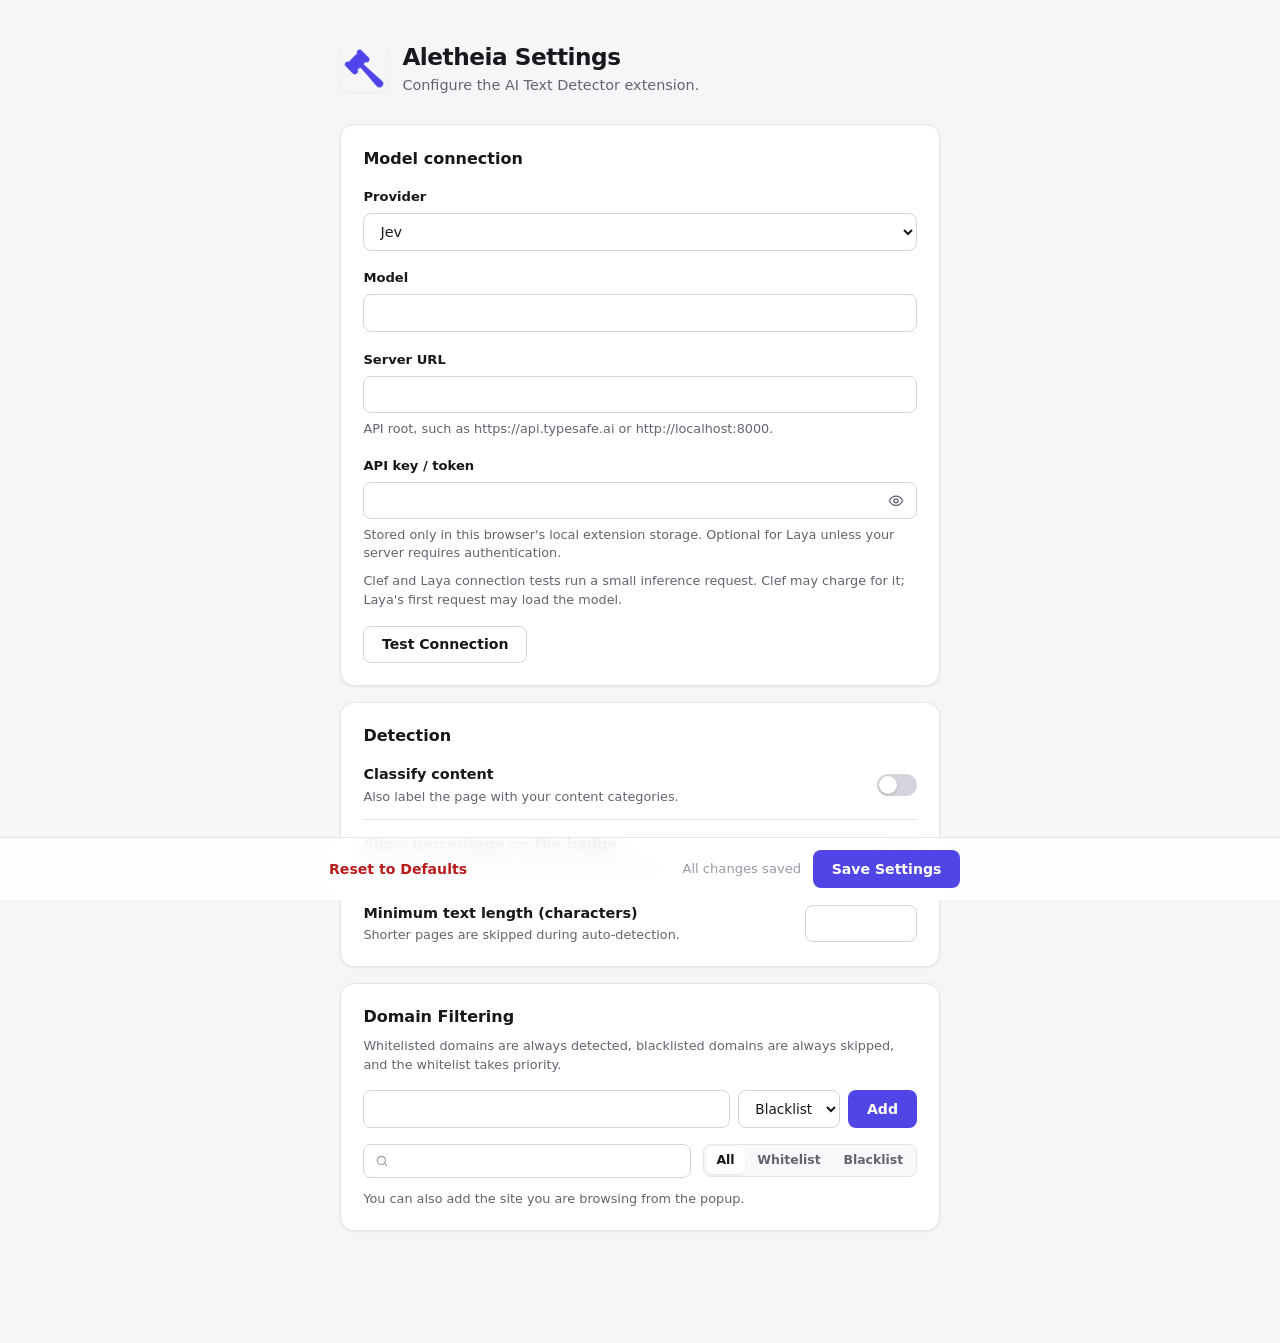
==== commit d077c5d1: "Add provider abstraction with Clef and Laya support" ====
--- a/extension/options/options.html
+++ b/extension/options/options.html
@@ -19,25 +19,44 @@
 
     <section class="card">
       <div class="card-head">
-        <h2 data-i18n="jevConnection">Jev connection</h2>
+        <h2 data-i18n="modelConnection">Model connection</h2>
         <span id="connectionBadge" class="pill" hidden></span>
       </div>
       <div class="field">
-        <label for="jevBaseUrl" data-i18n="jevBaseUrl">Jev server</label>
-        <input type="text" id="jevBaseUrl" placeholder="https://api.typesafe.ai" spellcheck="false">
-        <p class="field-hint" data-i18n="jevBaseHint">API root, for example https://api.typesafe.ai.</p>
+        <label for="modelProvider" data-i18n="modelProvider">Provider</label>
+        <select id="modelProvider">
+          <option value="jev">Jev</option>
+          <option value="clef">Clef (Cloudflare)</option>
+          <option value="laya">Laya</option>
+        </select>
+        <p class="field-hint" id="providerHint"></p>
       </div>
       <div class="field">
-        <label for="jevApiKey" data-i18n="jevApiKey">API key</label>
+        <label for="modelId" data-i18n="modelId">Model</label>
+        <input type="text" id="modelId" list="modelSuggestions" spellcheck="false" autocomplete="off">
+        <datalist id="modelSuggestions"></datalist>
+      </div>
+      <div class="field" id="baseUrlField">
+        <label for="providerBaseUrl" data-i18n="providerBaseUrl">Server URL</label>
+        <input type="text" id="providerBaseUrl" spellcheck="false">
+        <p class="field-hint" data-i18n="providerBaseHint">API root, such as https://api.typesafe.ai or http://localhost:8000.</p>
+      </div>
+      <div class="field" id="accountIdField" hidden>
+        <label for="clefAccountId" data-i18n="clefAccountId">Cloudflare account ID</label>
+        <input type="text" id="clefAccountId" spellcheck="false" autocomplete="off">
+      </div>
+      <div class="field">
+        <label for="providerApiKey" id="apiKeyLabel" data-i18n="providerApiKey">API key / token</label>
         <div class="input-group">
-          <input type="password" id="jevApiKey" autocomplete="off" spellcheck="false" data-i18n-placeholder="jevKeyPlaceholder">
+          <input type="password" id="providerApiKey" autocomplete="off" spellcheck="false">
           <button type="button" id="toggleKeyBtn" class="icon-btn" data-i18n-title="showKey" aria-pressed="false">
             <svg class="eye-open" viewBox="0 0 24 24" width="16" height="16" aria-hidden="true"><path fill="none" stroke="currentColor" stroke-width="2" stroke-linecap="round" stroke-linejoin="round" d="M2 12s3.5-7 10-7 10 7 10 7-3.5 7-10 7S2 12 2 12z"/><circle cx="12" cy="12" r="3" fill="none" stroke="currentColor" stroke-width="2"/></svg>
             <svg class="eye-closed" viewBox="0 0 24 24" width="16" height="16" aria-hidden="true"><path fill="none" stroke="currentColor" stroke-width="2" stroke-linecap="round" stroke-linejoin="round" d="M3 3l18 18M10.6 5.1A10 10 0 0 1 12 5c6.5 0 10 7 10 7a17 17 0 0 1-3.2 4.1M6.6 6.6C3.8 8.4 2 12 2 12s3.5 7 10 7c1.7 0 3.2-.5 4.5-1.2M9.9 9.9a3 3 0 0 0 4.2 4.2"/></svg>
           </button>
         </div>
-        <p class="field-hint" data-i18n="jevApiKeyHint">Stored only in this browser's local extension storage.</p>
+        <p class="field-hint" data-i18n="providerApiKeyHint">Stored only in this browser's local extension storage. Optional for Laya unless your server requires authentication.</p>
       </div>
+      <p class="field-hint" data-i18n="connectionTestHint">Clef and Laya connection tests run a small inference request. Clef may charge for it; Laya's first request may load the model.</p>
       <div class="field test-row">
         <button type="button" id="testBtn" class="btn btn-secondary">
           <span class="btn-spinner" aria-hidden="true"></span>
@@ -62,7 +81,7 @@
         </span>
       </label>
       <div id="classifyConfig" class="classify-config" hidden>
-        <p class="field-hint" data-i18n="contentCategoriesHint">These categories and descriptions are sent to Jev as the classification prompt. Add or remove categories to match what you want to detect.</p>
+        <p class="field-hint" data-i18n="contentCategoriesHint">These categories and descriptions are sent to your selected model as the classification prompt. Add or remove categories to match what you want to detect.</p>
         <div class="category-list" id="categoryList"></div>
         <div class="category-footer">
           <button type="button" id="addCategoryBtn" class="btn btn-ghost btn-sm">
@@ -146,7 +165,7 @@
   <script src="../shared/storage.js"></script>
   <script src="../shared/i18n.js"></script>
   <script src="../shared/questions.js"></script>
-  <script src="../shared/jev.js"></script>
+  <script src="../shared/providers.js"></script>
   <script src="options.js"></script>
 </body>
 </html>
